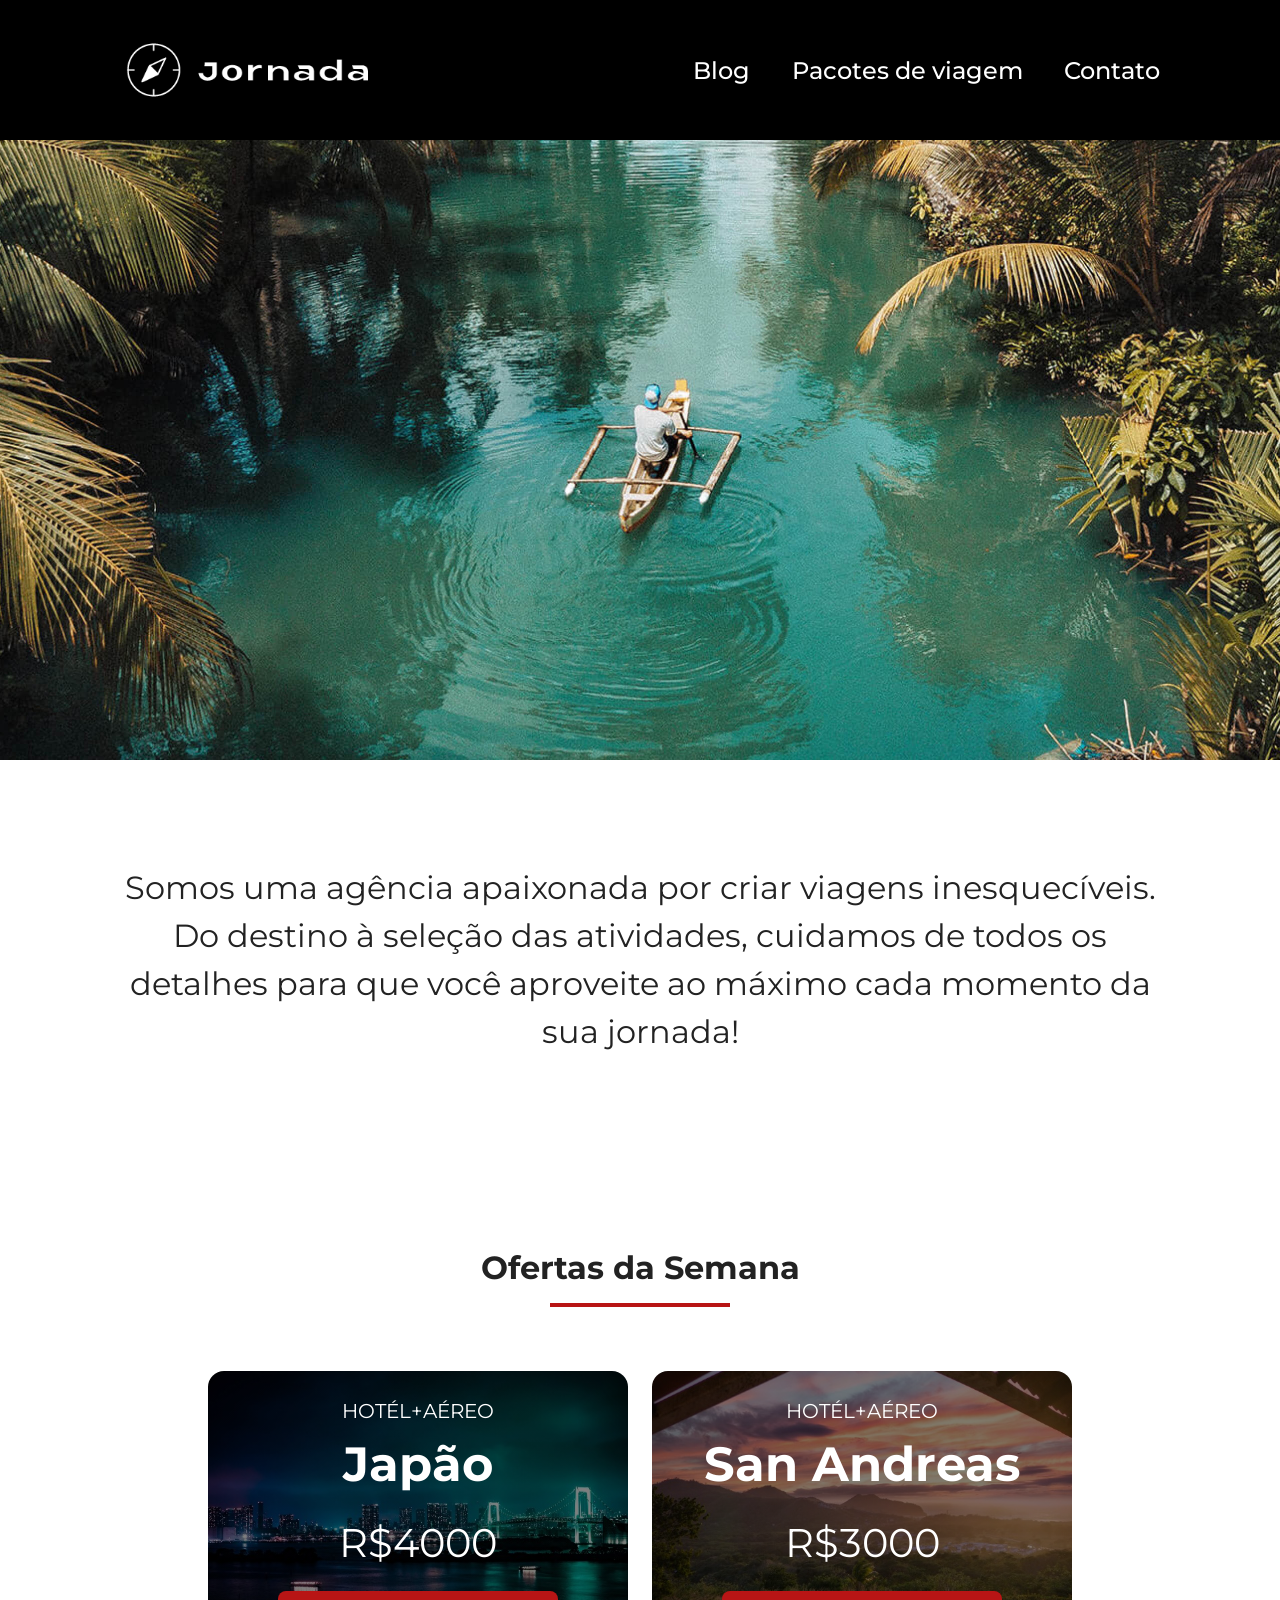
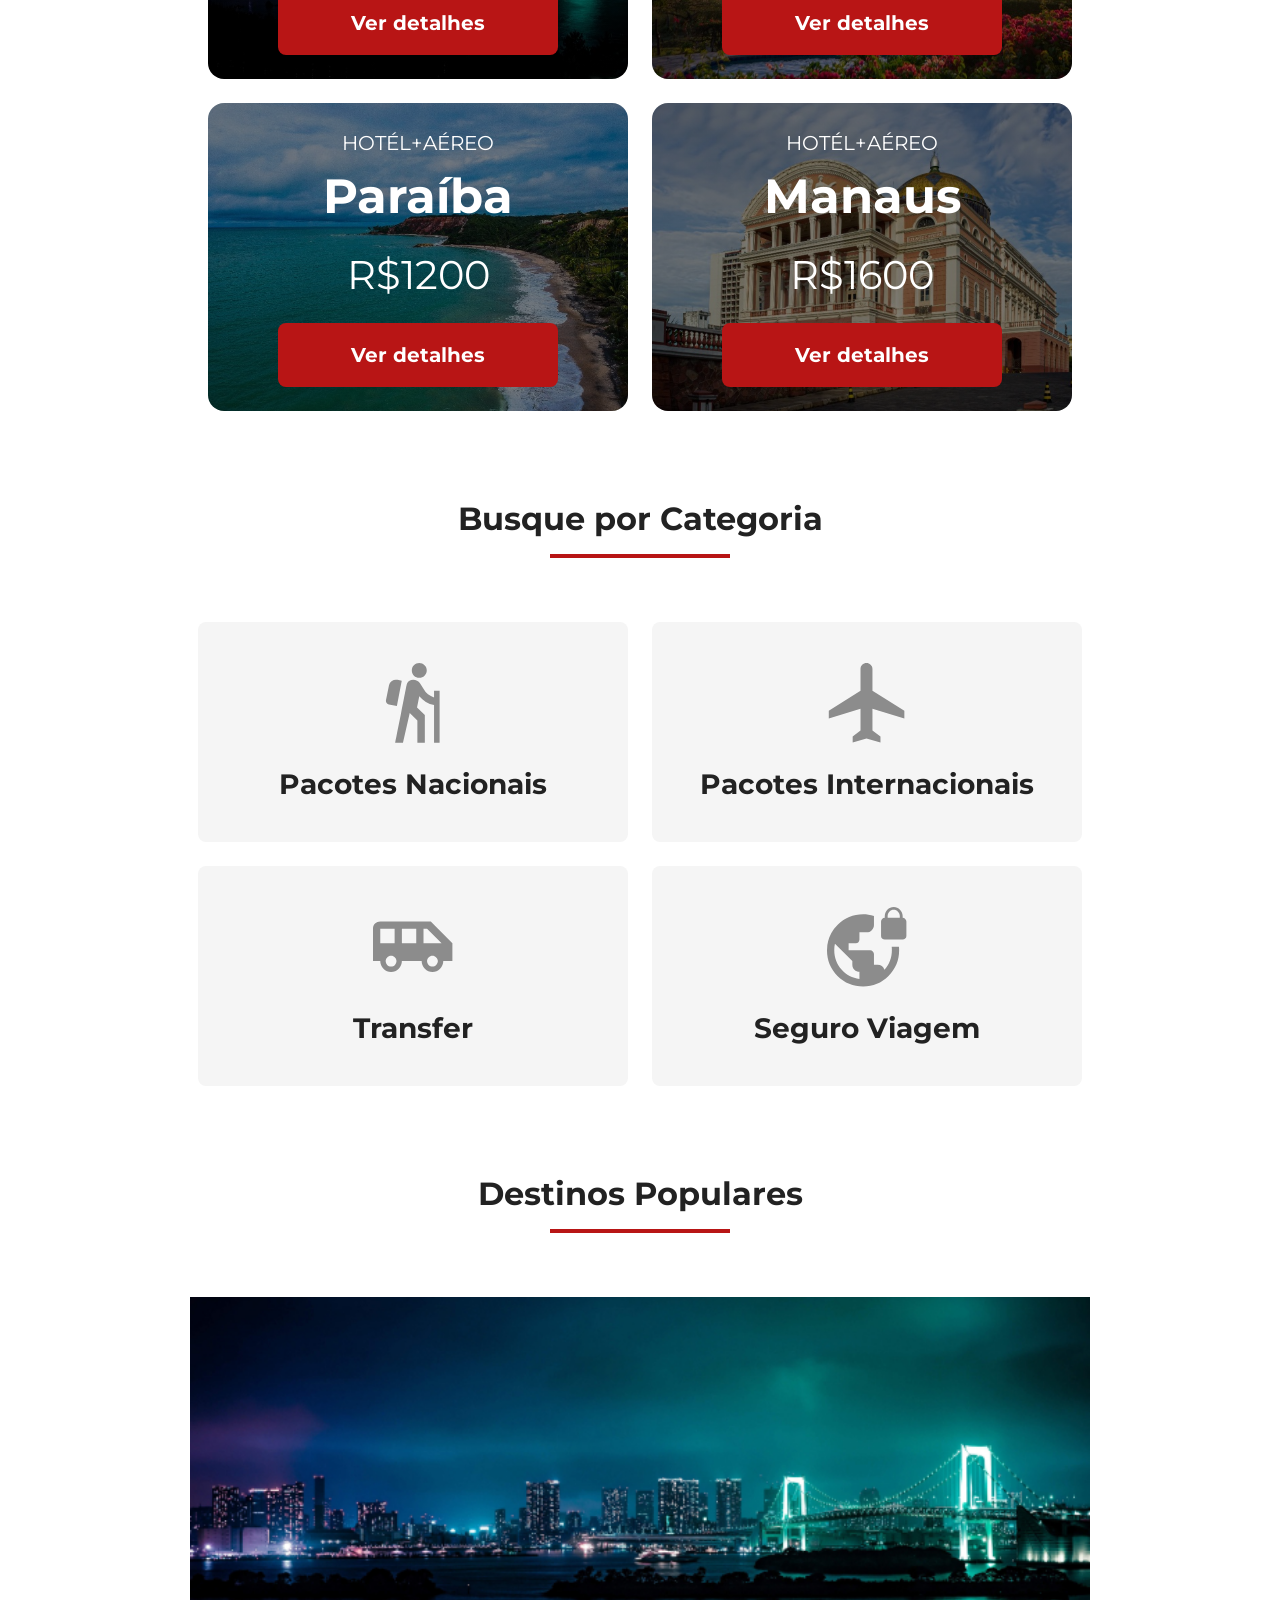
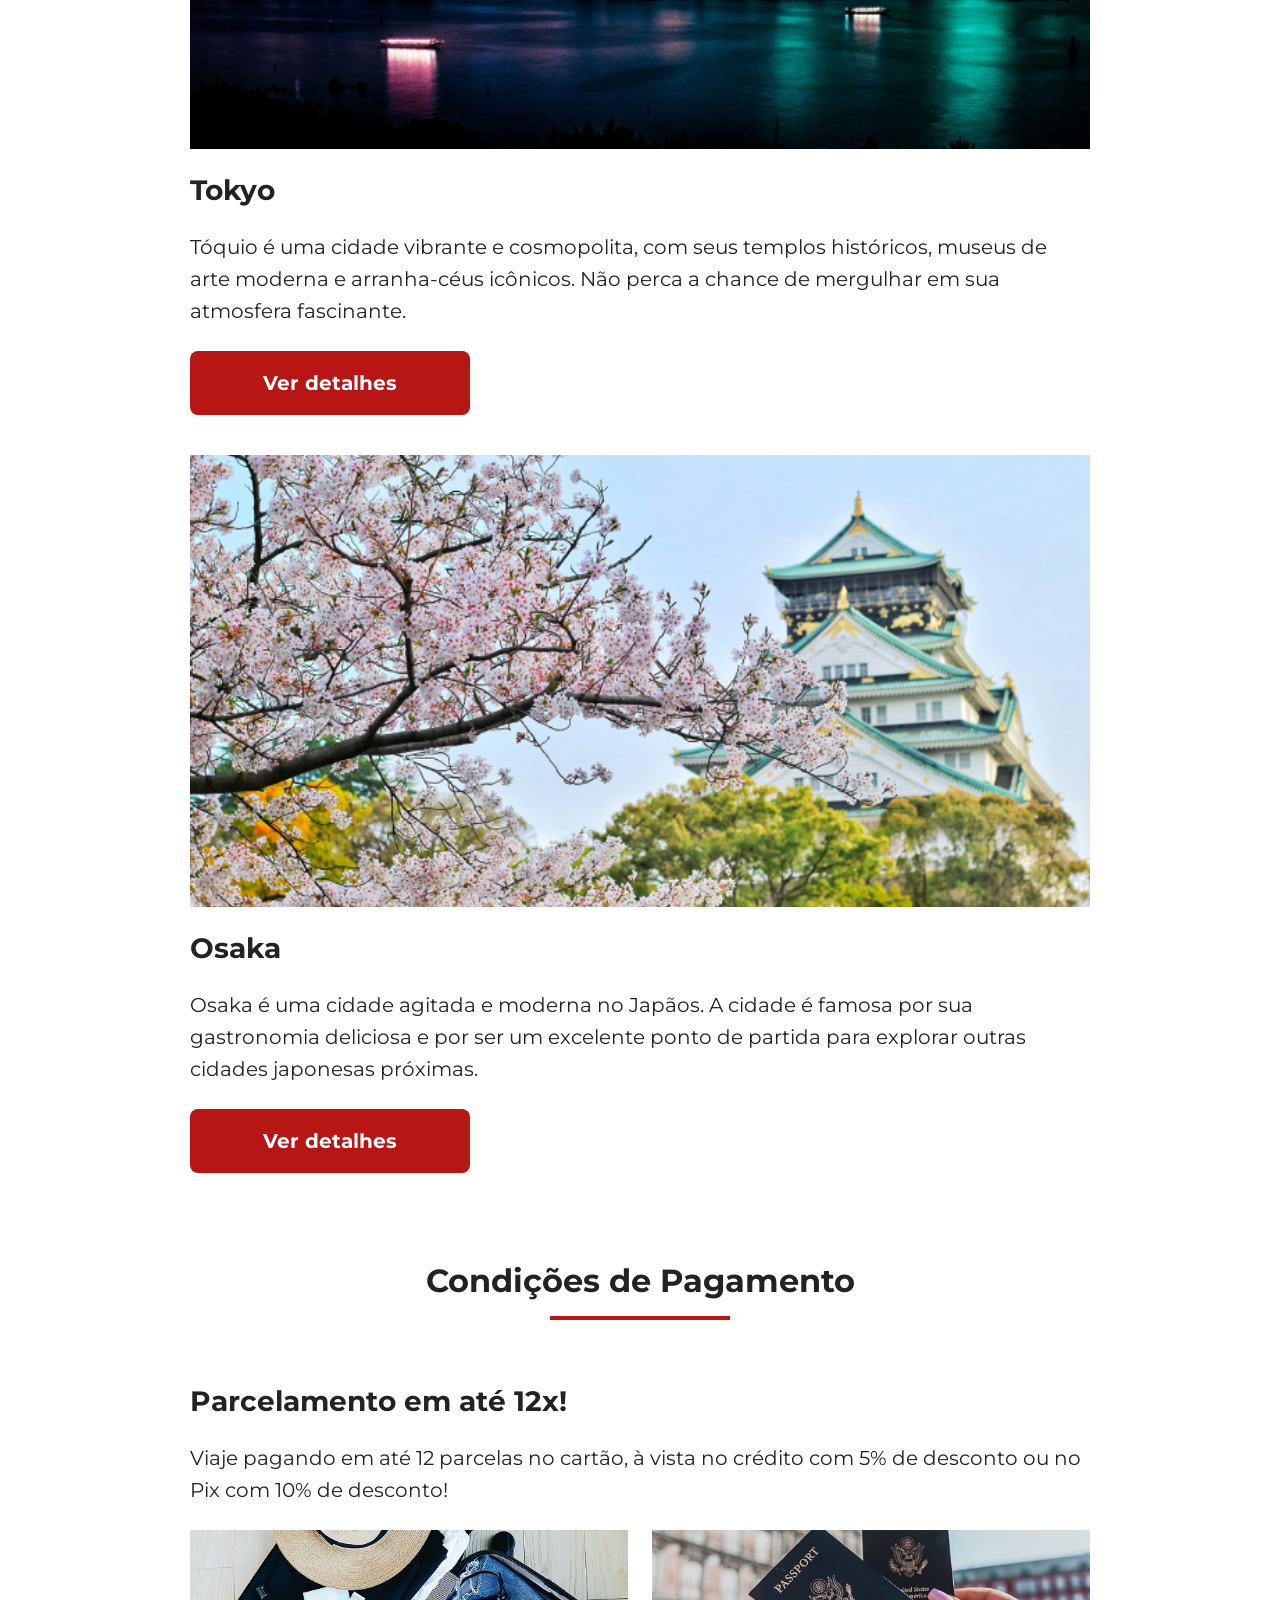
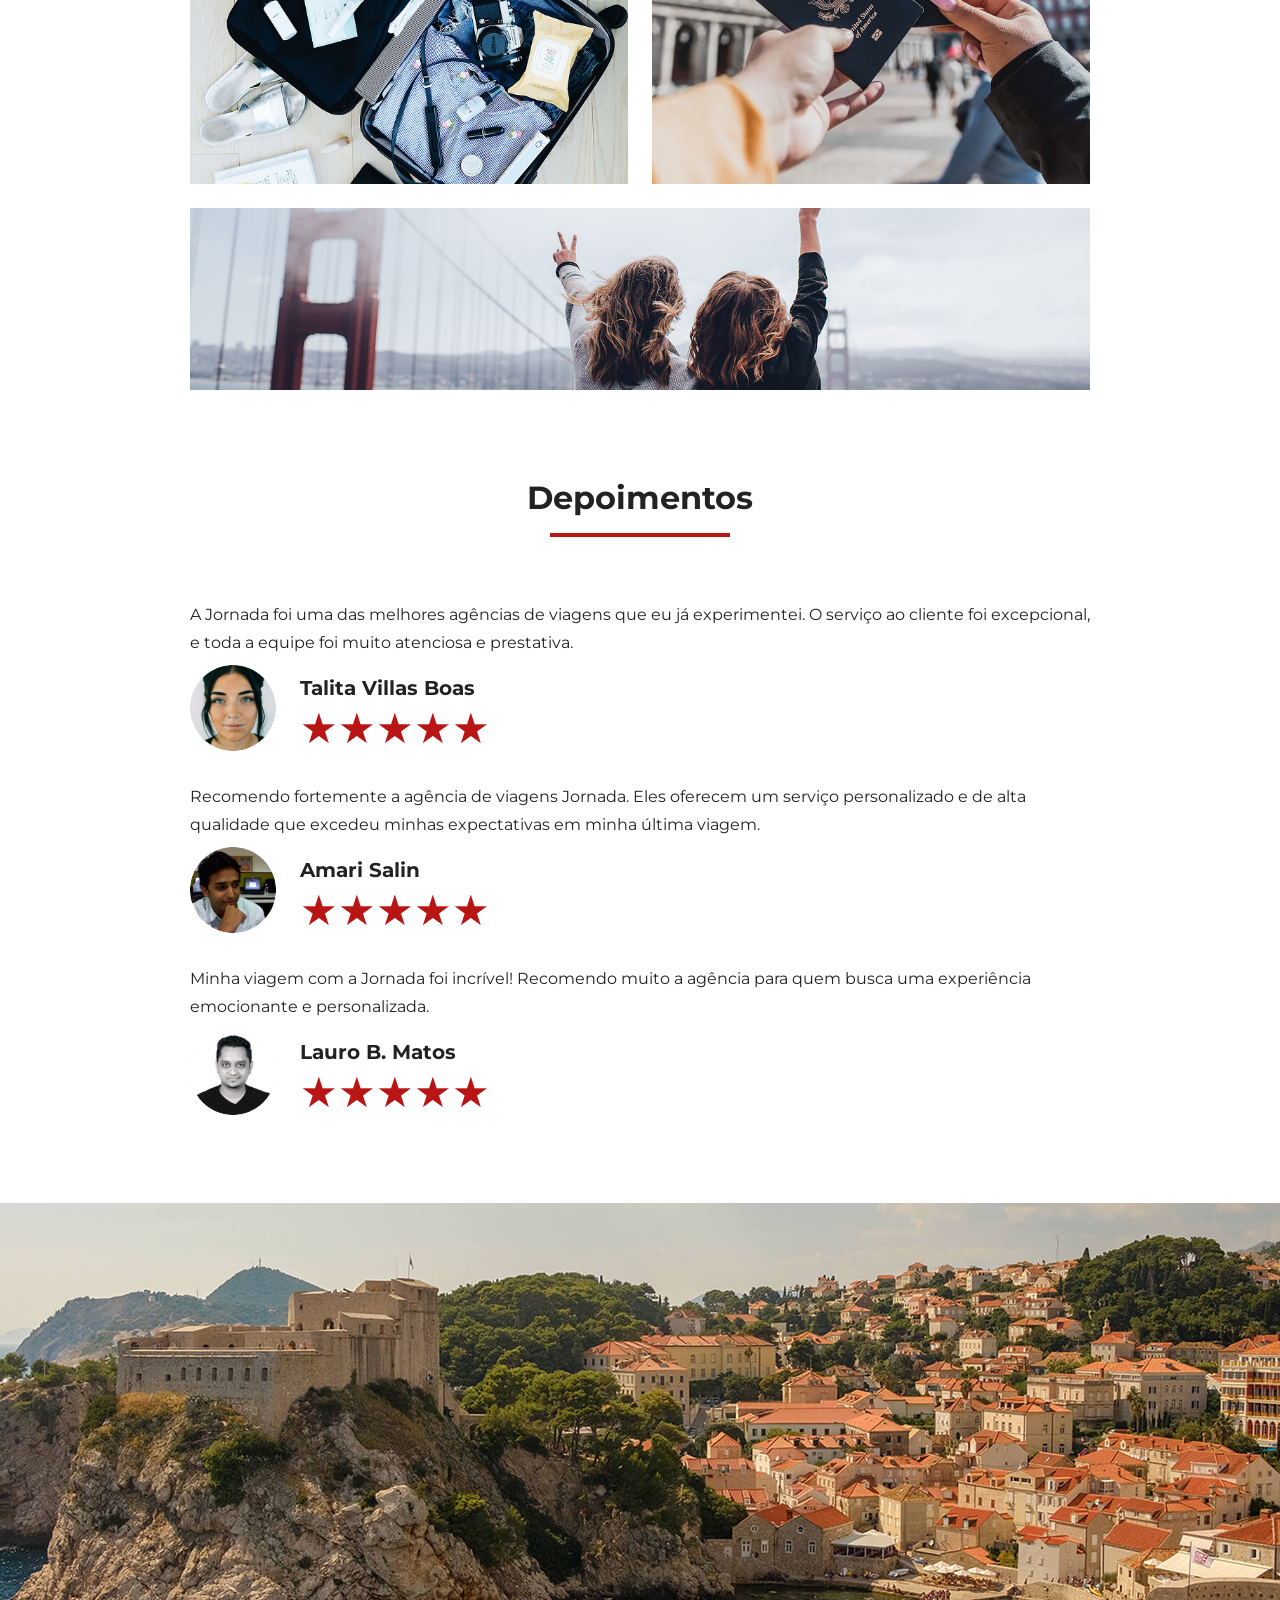
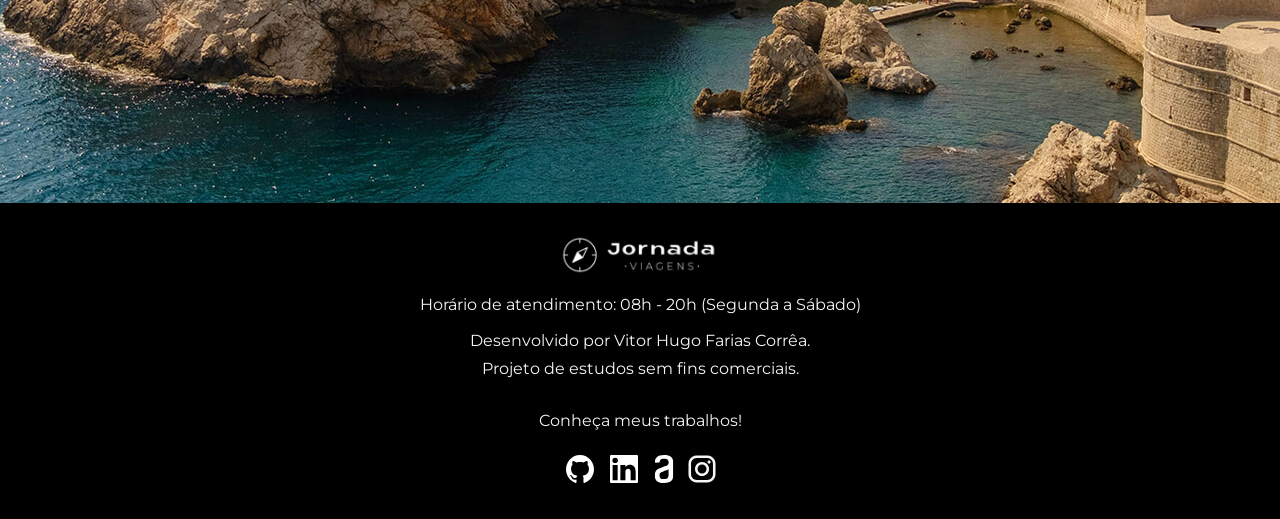
==== index.html @ 768fb40c "fix(accessibility): improve alt texts and aria-labels across components" ====
<!doctype html>
<html lang="pt-BR">
  <head>
    <meta charset="UTF-8" />
    <meta name="viewport" content="width=device-width, initial-scale=1.0" />
    <link rel="stylesheet" href="css/style.css" />
    <title>Jornada Viagens</title>
  </head>
  <body>
    <header>
      <a class="logo" href="index.html" aria-label="Voltar à página inicial">
        <img class="img-mobile" src="img/compass-icon-white.svg" alt="" />
        <img class="img-desktop" src="img/full-logo-white.svg" alt="" />
      </a>
      <div class="nav-menu">
        <label for="menu">
          <img src="img/menu.svg" alt="abrir menu" />
        </label>
        <input type="checkbox" id="menu" hidden />
        <nav>
          <ul class="list-links">
            <li>
              <a href="blog.html" target="_blank" title="Acessar Blog">Blog</a>
            </li>
            <li>
              <a
                href="pacotes.html"
                target="_blank"
                title="Acessar Pacotes de viagem"
                >Pacotes de viagem</a
              >
            </li>
            <li>
              <a href="contato.html" target="_blank" title="Acessar Contato"
                >Contato</a
              >
            </li>
          </ul>
        </nav>
      </div>
    </header>
    <main>
      <section class="hero">
        <div class="hero-img"></div>
        <p>
          Somos uma agência apaixonada por criar viagens inesquecíveis. Do
          destino à seleção das atividades, cuidamos de todos os detalhes para
          que você aproveite ao máximo cada momento da sua jornada!
        </p>
      </section>
      <section class="offers">
        <div class="section-title">
          <h2>Ofertas da Semana</h2>
          <hr />
        </div>
        <div class="offers-cards">
          <article class="card japao">
            <header>
              <p>Hotél+Aéreo</p>
            </header>
            <section>
              <h3>Japão</h3>
              <p>R$4000</p>
            </section>
            <footer>
              <a
                class="button"
                href="#"
                target="_blank"
                title="Veja mais detalhes sobre o pacote de viagem para o Japão"
                >Ver detalhes</a
              >
            </footer>
          </article>
          <article class="card san-andreas">
            <header>
              <p>Hotél+Aéreo</p>
            </header>
            <section>
              <h3>San Andreas</h3>
              <p>R$3000</p>
            </section>
            <footer>
              <a
                class="button"
                href="#"
                target="_blank"
                title="Veja mais detalhes sobre o pacote de viagem para San Andreas"
                >Ver detalhes</a
              >
            </footer>
          </article>
          <article class="card paraiba">
            <header>
              <p>Hotél+Aéreo</p>
            </header>
            <section>
              <h3>Paraíba</h3>
              <p>R$1200</p>
            </section>
            <footer>
              <a
                class="button"
                href="#"
                target="_blank"
                title="Veja mais detalhes sobre o pacote de viagem para Paraíba"
                >Ver detalhes</a
              >
            </footer>
          </article>
          <article class="card manaus">
            <header>
              <p>Hotél+Aéreo</p>
            </header>
            <section>
              <h3>Manaus</h3>
              <p>R$1600</p>
            </section>
            <footer>
              <a
                class="button"
                href="#"
                target="_blank"
                title="Veja mais detalhes sobre o pacote de viagem para Manaus"
                >Ver detalhes</a
              >
            </footer>
          </article>
        </div>
      </section>
      <section class="categories">
        <div class="section-title">
          <h2>Busque por Categoria</h2>
          <hr />
        </div>
        <div class="category-cards">
          <a
            class="card"
            href="#"
            target="_blank"
            aria-label="Busque pela categoria Pacotes Nacionais"
          >
            <img src="img/domestic-packages-icon.svg" alt="" />
            <h3 class="content-title">Pacotes Nacionais</h3>
          </a>

          <a
            class="card"
            href="#"
            target="_blank"
            aria-label="Busque pela categoria Pacotes Internacionais"
          >
            <img src="img/international-packages-icon.svg" alt="" />
            <h3 class="content-title">Pacotes Internacionais</h3>
          </a>

          <a
            class="card"
            href="#"
            target="_blank"
            aria-label="Busque pela categoria Transfer"
          >
            <img src="img/transfer-icon.svg" alt="" />
            <h3 class="content-title">Transfer</h3>
          </a>

          <a
            class="card"
            href="#"
            target="_blank"
            aria-label="Busque pela categoria Seguro Viagem"
          >
            <img src="img/travel-insurance-icon.svg" alt="" />
            <h3 class="content-title">Seguro Viagem</h3>
          </a>
        </div>
      </section>
      <section class="popular-destinations">
        <div class="section-title">
          <h2>Destinos Populares</h2>
          <hr />
        </div>
        <div class="destination-items">
          <article class="content">
            <div class="destination-img tokyo"></div>
            <h3 class="content-title">Tokyo</h3>
            <p class="content-text">
              Tóquio é uma cidade vibrante e cosmopolita, com seus templos
              históricos, museus de arte moderna e arranha-céus icônicos. Não
              perca a chance de mergulhar em sua atmosfera fascinante.
            </p>
            <a
              class="button"
              href="#"
              target="_blank"
              title="Veja mais detalhes sobre Tokyo"
              >Ver detalhes</a
            >
          </article>
          <article class="content">
            <div class="destination-img osaka"></div>
            <h3 class="content-title">Osaka</h3>
            <p class="content-text">
              Osaka é uma cidade agitada e moderna no Japãos. A cidade é famosa
              por sua gastronomia deliciosa e por ser um excelente ponto de
              partida para explorar outras cidades japonesas próximas.
            </p>
            <a
              class="button"
              href="#"
              target="_blank"
              title="Veja mais detalhes sobre Osaka"
              >Ver detalhes</a
            >
          </article>
        </div>
      </section>
      <section class="payments">
        <div class="section-title">
          <h2>Condições de Pagamento</h2>
          <hr />
        </div>
        <div class="content-container">
          <div class="content">
            <h3 class="content-title">Parcelamento em até 12x!</h3>
            <p class="content-text">
              Viaje pagando em até 12 parcelas no cartão, à vista no crédito com
              5% de desconto ou no Pix com 10% de desconto!
            </p>
          </div>
          <div class="image-gallery">
            <!--imagens estéticas, não informativas -> tratadas como div-bg em vez de img-->
            <div class="image first"></div>
            <div class="image second"></div>
            <div class="image third"></div>
          </div>
        </div>
      </section>
      <section class="testimonials">
        <div class="section-title">
          <h2>Depoimentos</h2>
          <hr />
        </div>
        <div class="testimonials-container">
          <article class="comment">
            <blockquote>
              <p>
                A Jornada foi uma das melhores agências de viagens que eu já
                experimentei. O serviço ao cliente foi excepcional, e toda a
                equipe foi muito atenciosa e prestativa.
              </p>
            </blockquote>
            <footer>
              <figure>
                <img src="img/talita.png" alt="Foto de Talita Villas Boas" />
                <figcaption>
                  <cite class="name">Talita Villas Boas</cite>
                  <span class="rating" role="img" aria-label="5 de 5 estrelas"
                    >★★★★★</span
                  >
                </figcaption>
              </figure>
            </footer>
          </article>
          <article class="comment">
            <blockquote>
              <p>
                Recomendo fortemente a agência de viagens Jornada. Eles oferecem
                um serviço personalizado e de alta qualidade que excedeu minhas
                expectativas em minha última viagem.
              </p>
            </blockquote>
            <footer>
              <figure>
                <img src="img/amari.png" alt="Foto de Amari Salin" />
                <figcaption>
                  <cite class="name">Amari Salin</cite>
                  <span class="rating" role="img" aria-label="5 de 5 estrelas"
                    >★★★★★</span
                  >
                </figcaption>
              </figure>
            </footer>
          </article>
          <article class="comment">
            <blockquote>
              <p>
                Minha viagem com a Jornada foi incrível! Recomendo muito a
                agência para quem busca uma experiência emocionante e
                personalizada.
              </p>
            </blockquote>
            <footer>
              <figure>
                <img src="img/lauro.png" alt="Foto de Lauro B. Matos" />
                <figcaption>
                  <cite class="name">Lauro B. Matos</cite>
                  <span class="rating" role="img" aria-label="5 de 5 estrelas"
                    >★★★★★</span
                  >
                </figcaption>
              </figure>
            </footer>
          </article>
        </div>
      </section>
      <section class="bottom-hero">
        <div class="hero-img"></div>
      </section>
    </main>
    <footer class="main-footer">
      <div class="footer-content">
        <img
          src="img/full-jornada-viagens-logo-white.svg"
          alt="Jornada Viagens"
        />
        <p>Horário de atendimento: 08h - 20h (Segunda a Sábado)</p>
        <p>
          Desenvolvido por Vitor Hugo Farias Corrêa.<br />Projeto de estudos sem
          fins comerciais.
        </p>
      </div>
      <div class="social">
        <p>Conheça meus trabalhos!</p>
        <div class="social-media-icons">
          <a
            href="https://github.com/VitorHFCorrea"
            target="_blank"
            aria-label="GitHub de Vitor Hugo"
          >
            <img src="img/logo-github.svg" alt="" />
          </a>
          <a
            href="https://www.linkedin.com/in/vitorhfc/"
            target="_blank"
            aria-label="LinkedIn de Vitor Hugo"
          >
            <img src="img/logo-linkedin.svg" alt="" />
          </a>
          <a
            href="https://cursos.alura.com.br/vitrinedev/vitorhfc"
            target="_blank"
            aria-label="Vitrine Dev na Alura de Vitor Hugo"
          >
            <img class="alura" src="img/logo-alura.svg" alt="" />
          </a>
          <a
            href="https://www.instagram.com/vitorhfcorrea"
            target="_blank"
            aria-label="Instagram de Vitor Hugo"
          >
            <img class="instagram" src="img/logo-instagram.svg" alt="" />
          </a>
        </div>
      </div>
    </footer>
  </body>
</html>
---- css/style.css ----
@import url(global.css);
@import url(header.css);
@import url(hero.css);
@import url(offers.css);
@import url(categories.css);
@import url(popular-destinations.css);
@import url(payments.css);
@import url(testimonials.css);
@import url(footer.css);
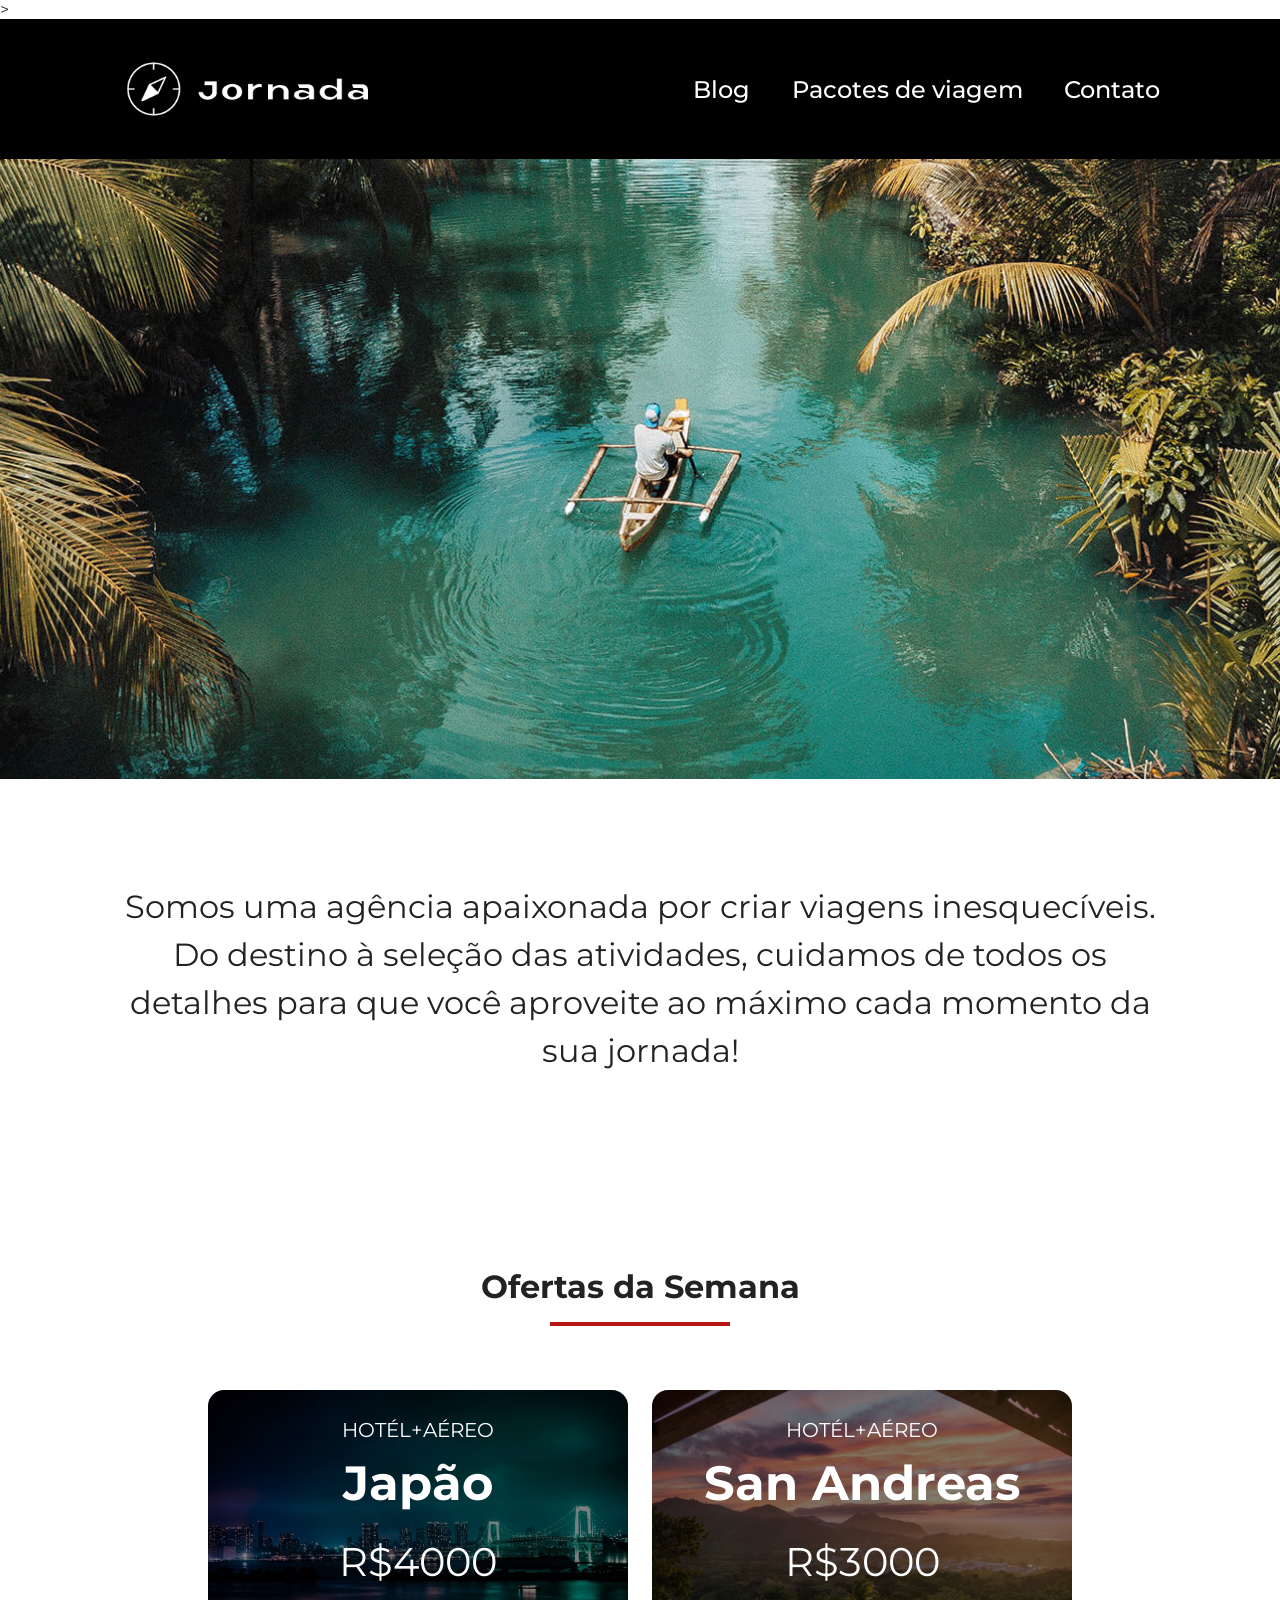
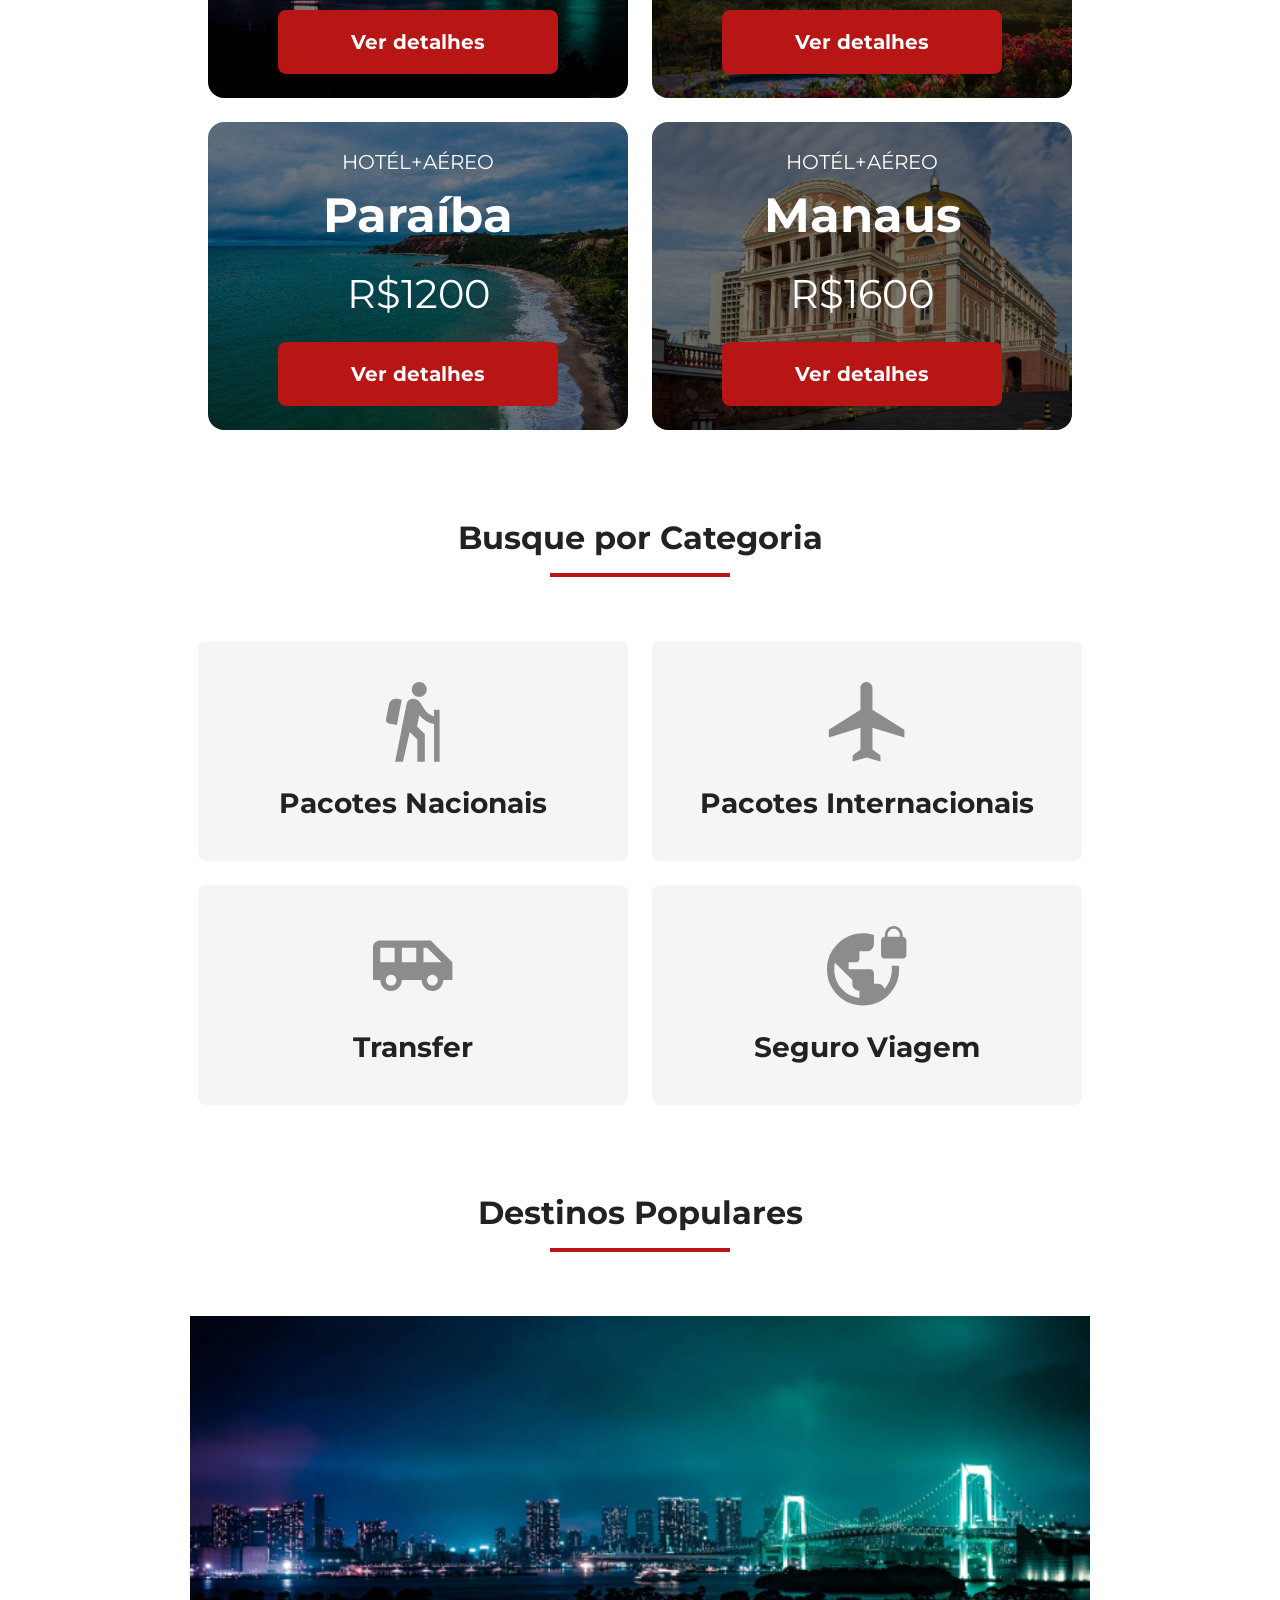
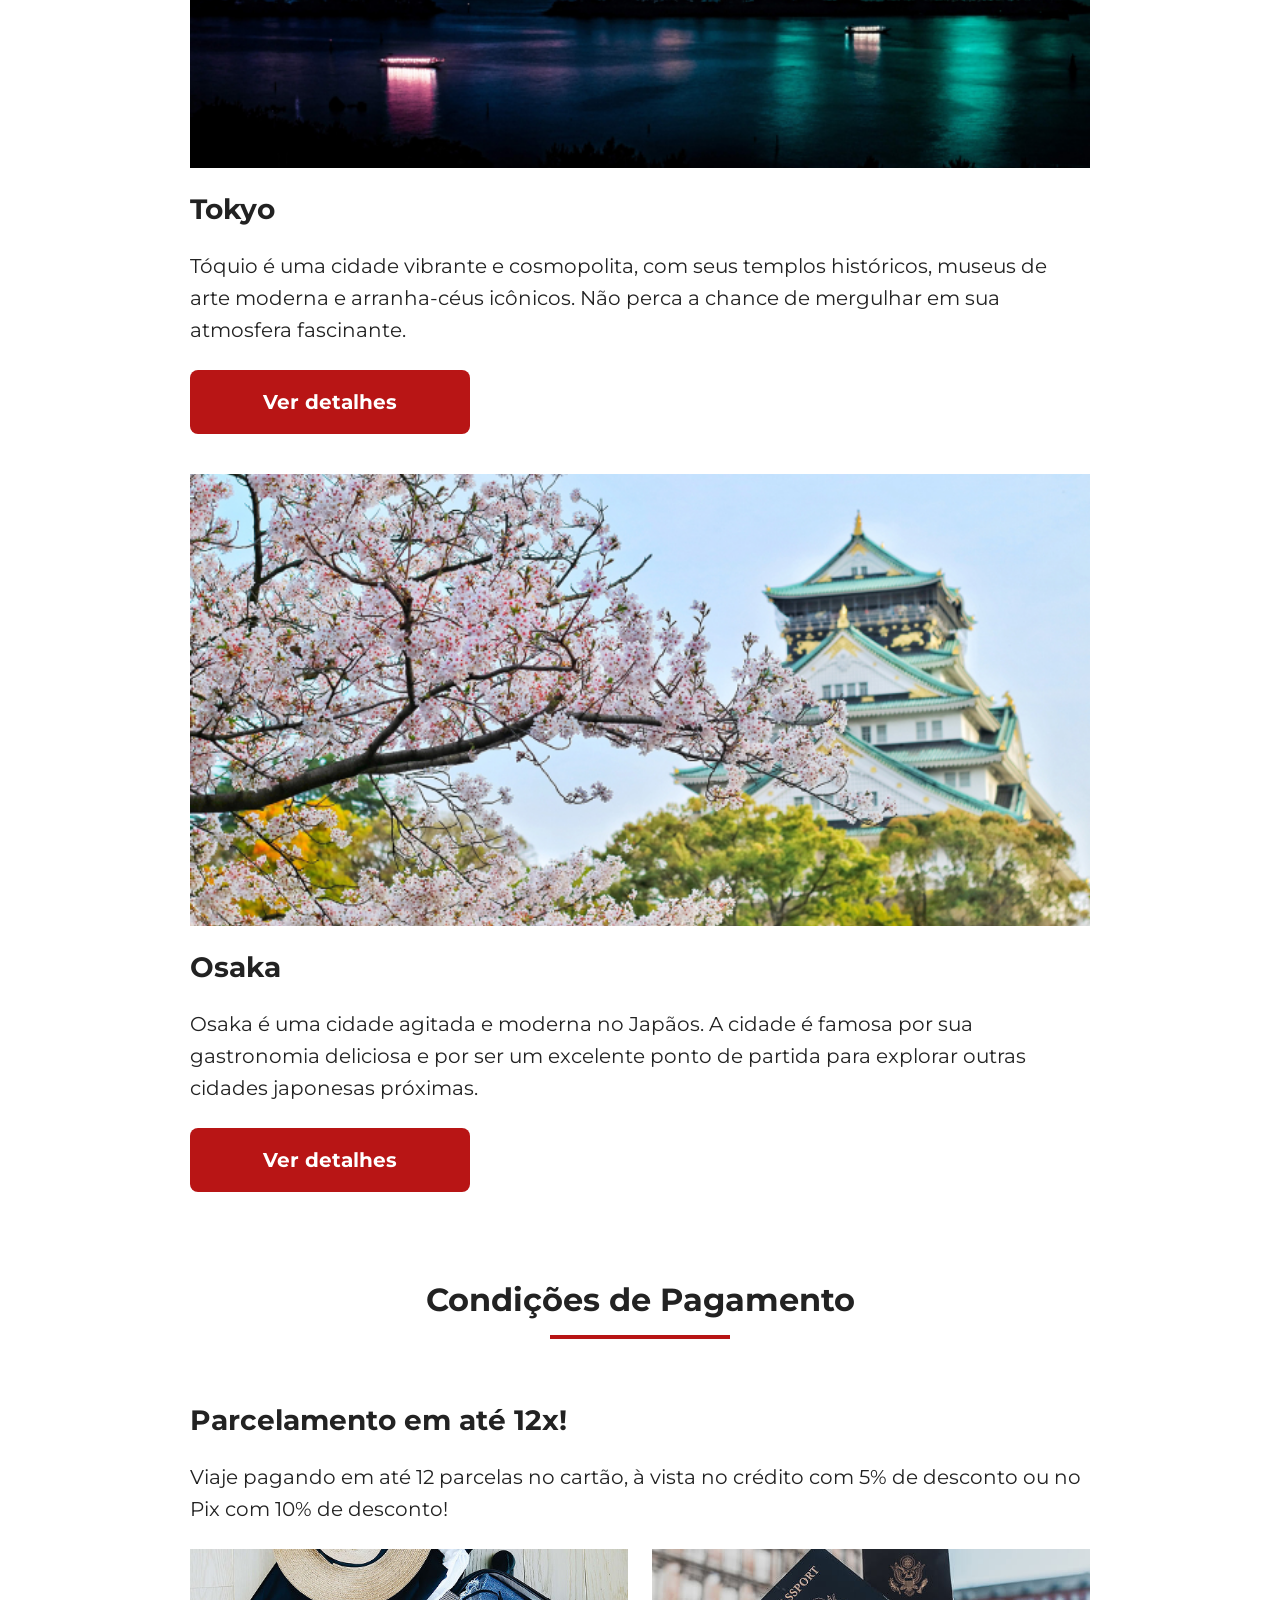
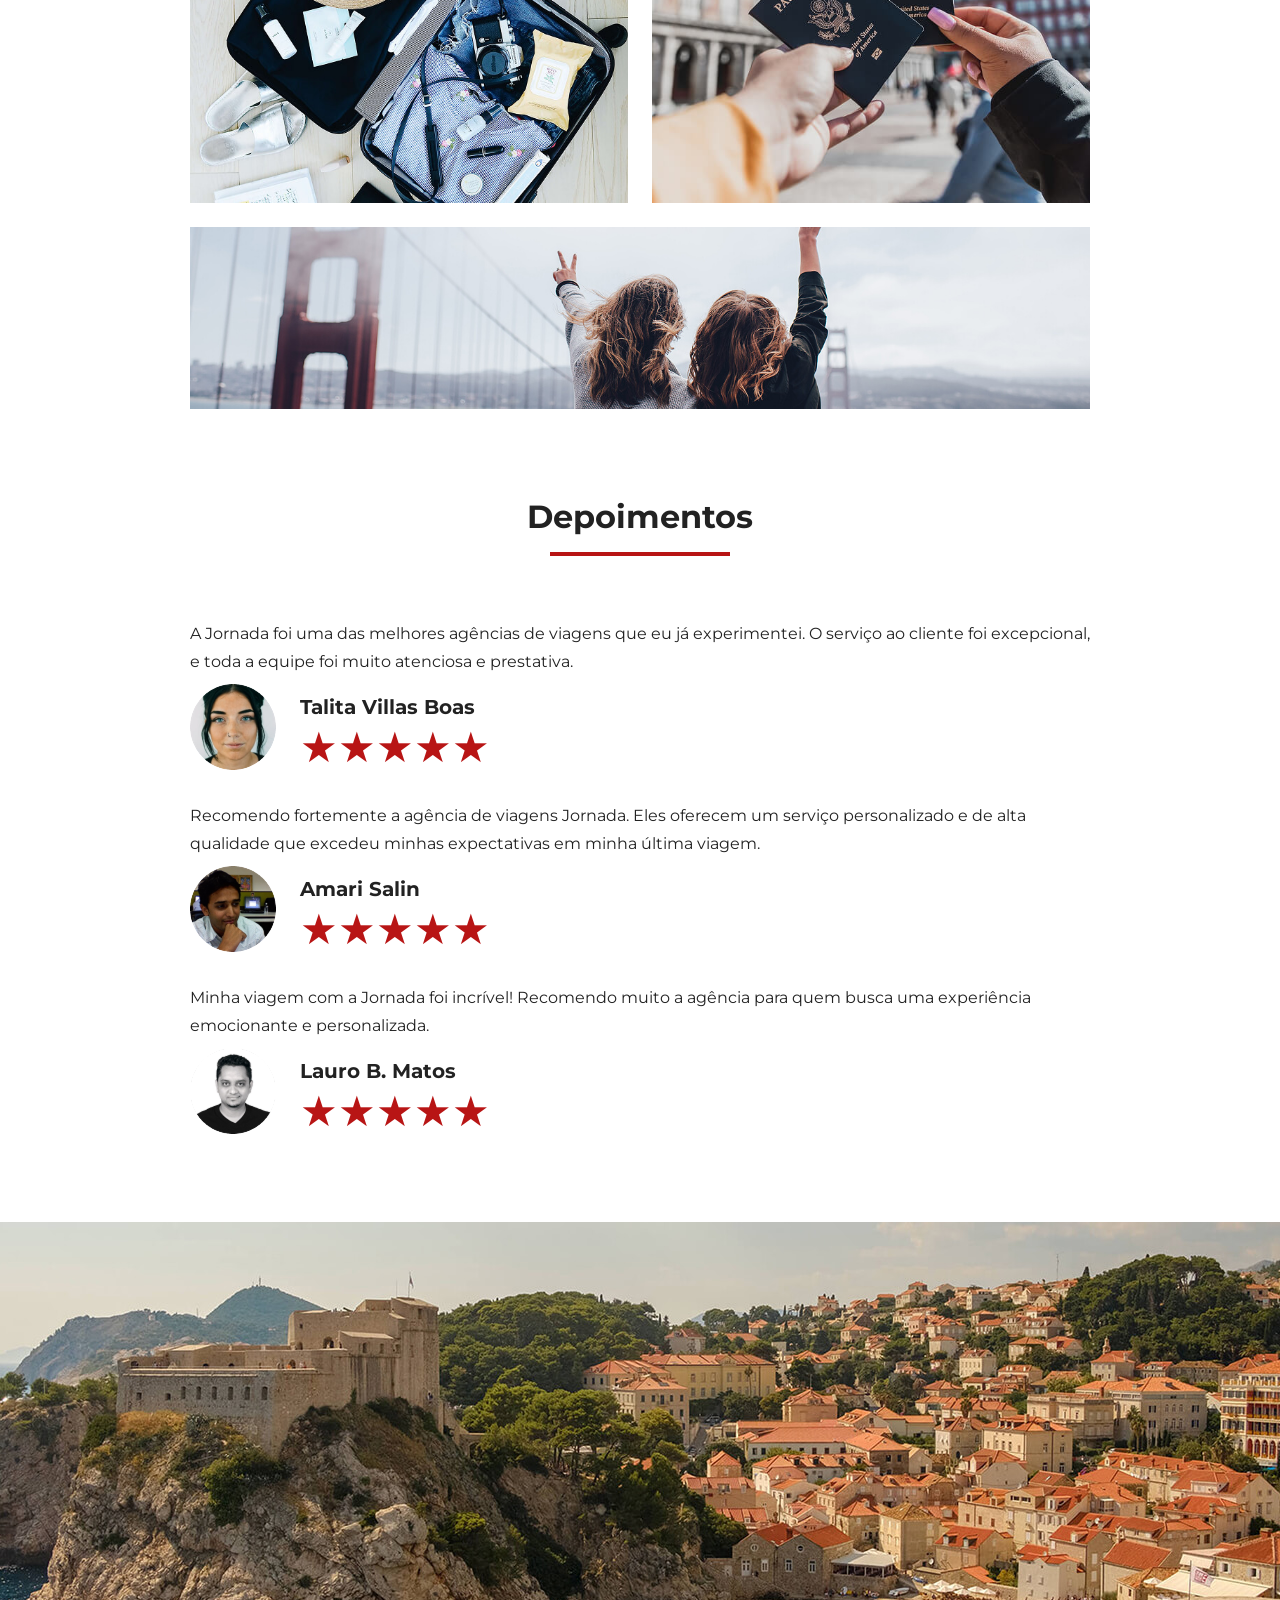
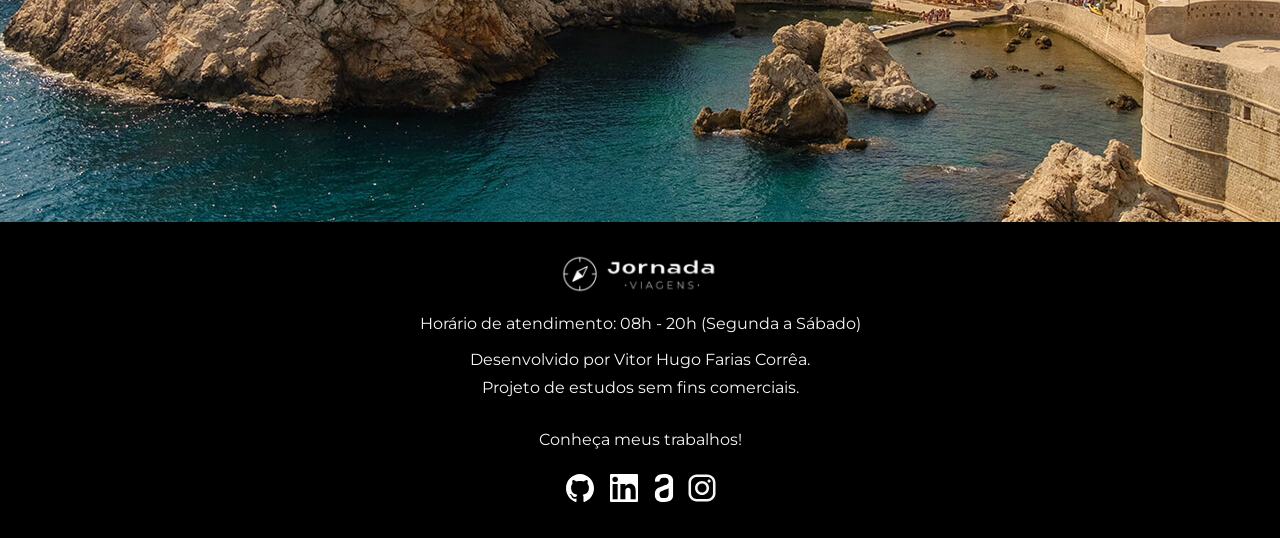
==== commit 9ef7d0f2: "feat: add favicon" ====
--- a/index.html
+++ b/index.html
@@ -3,6 +3,8 @@
   <head>
     <meta charset="UTF-8" />
     <meta name="viewport" content="width=device-width, initial-scale=1.0" />
+    <meta name="description" content="150 words" />
+    <link rel="icon" href="favicon.svg" type="image/svg+xml">>
     <link rel="stylesheet" href="css/style.css" />
     <title>Jornada Viagens</title>
   </head>
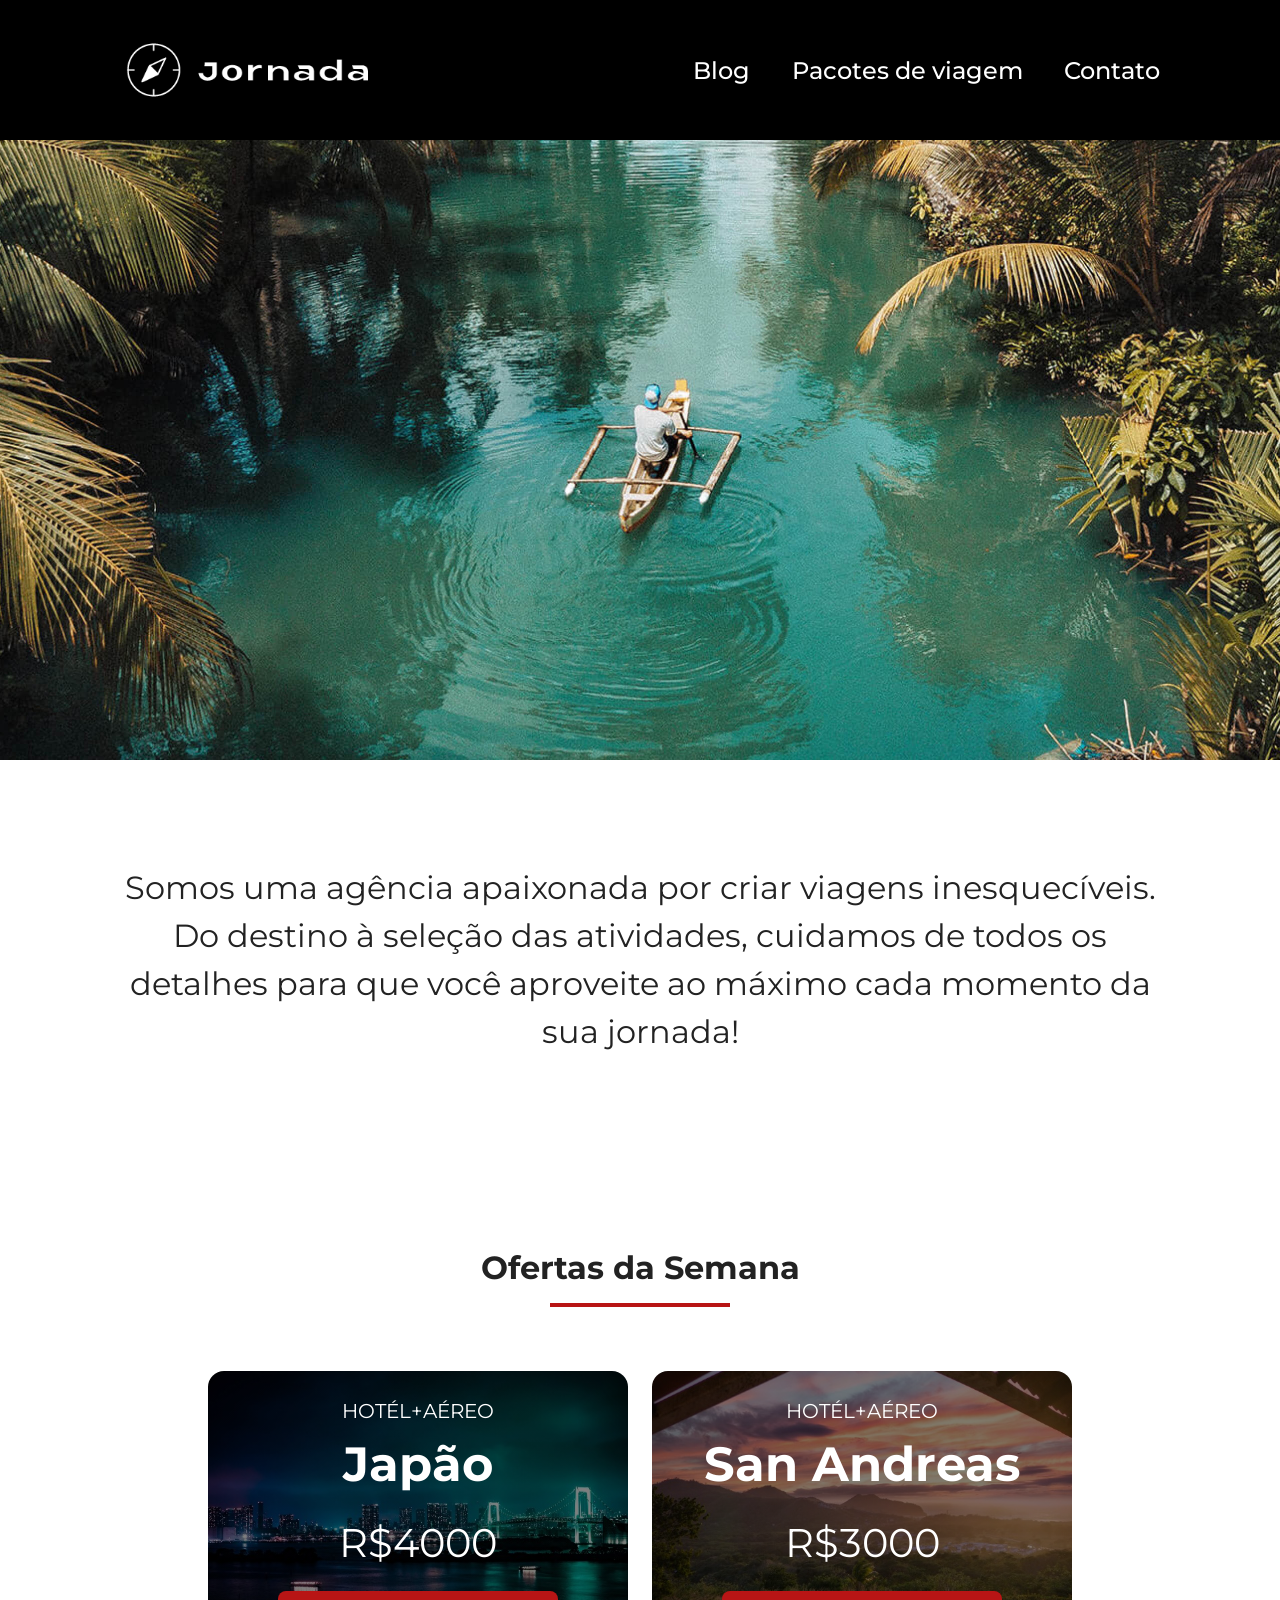
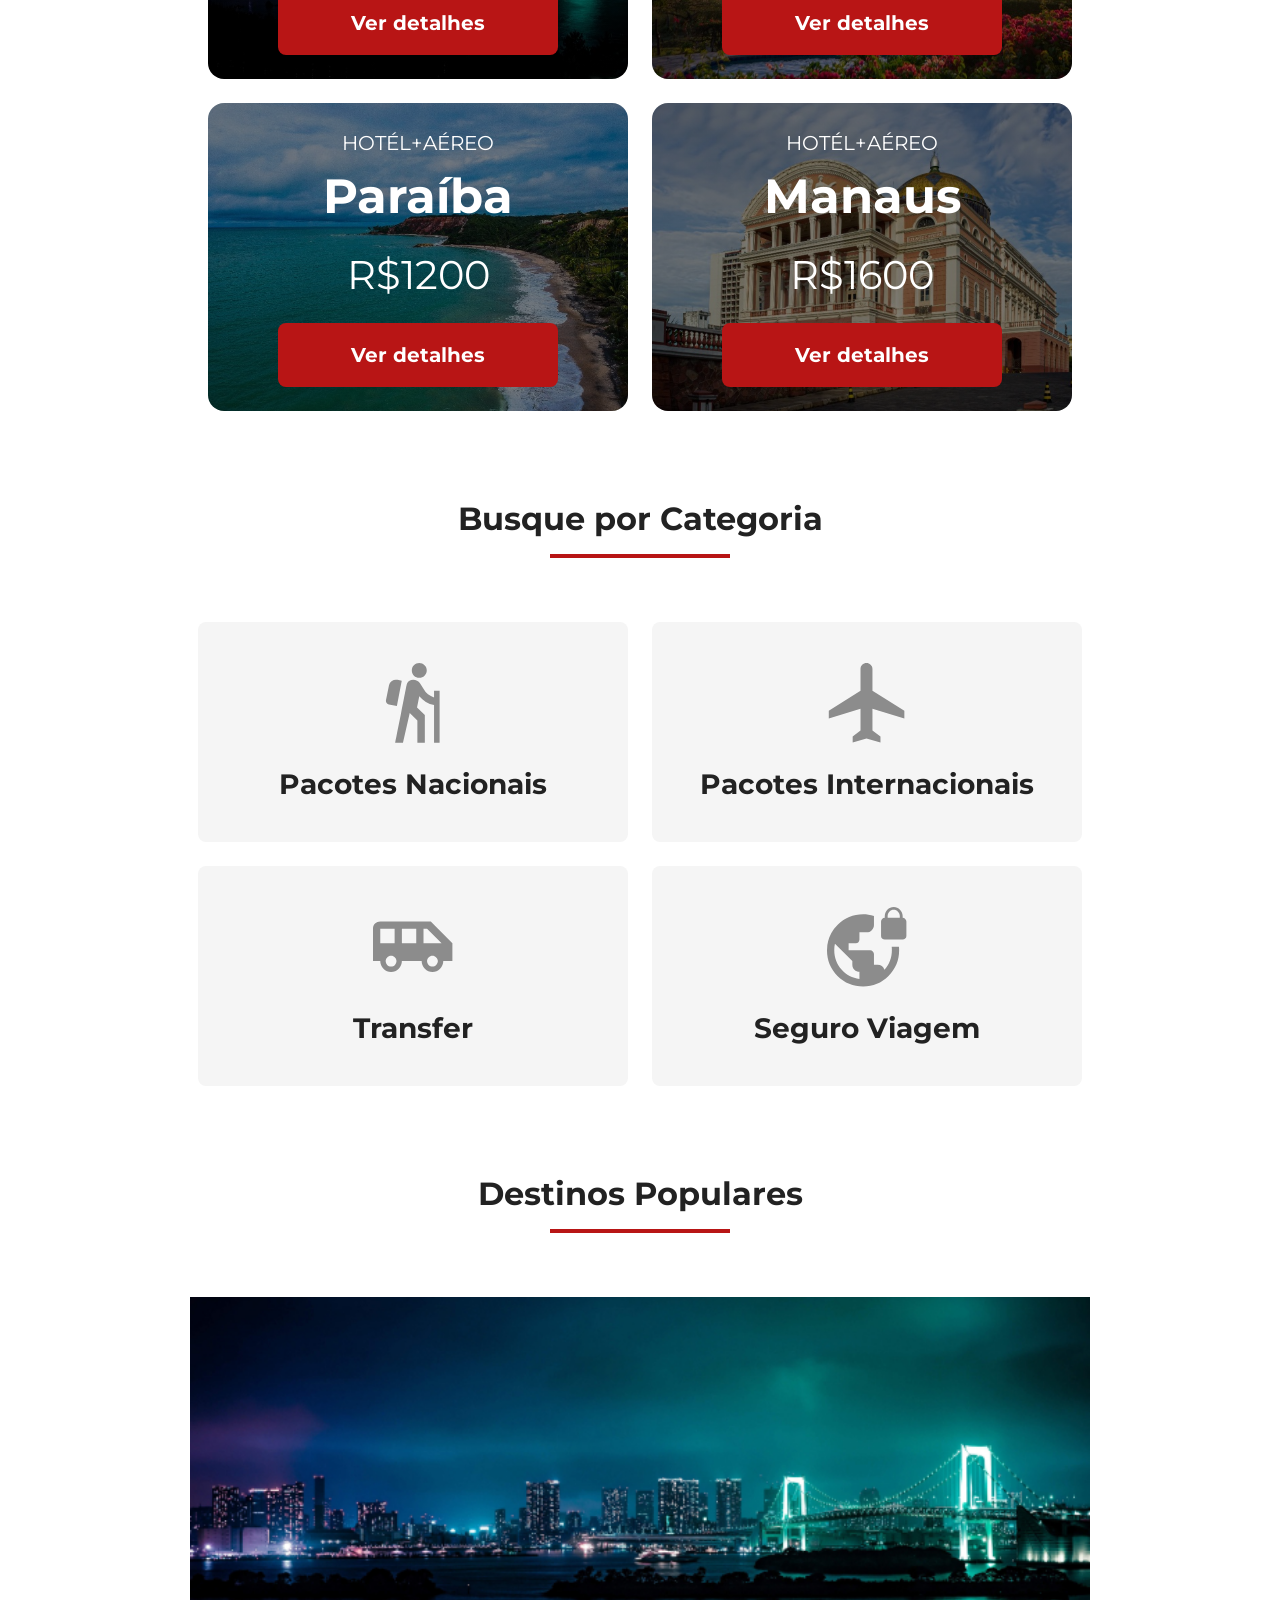
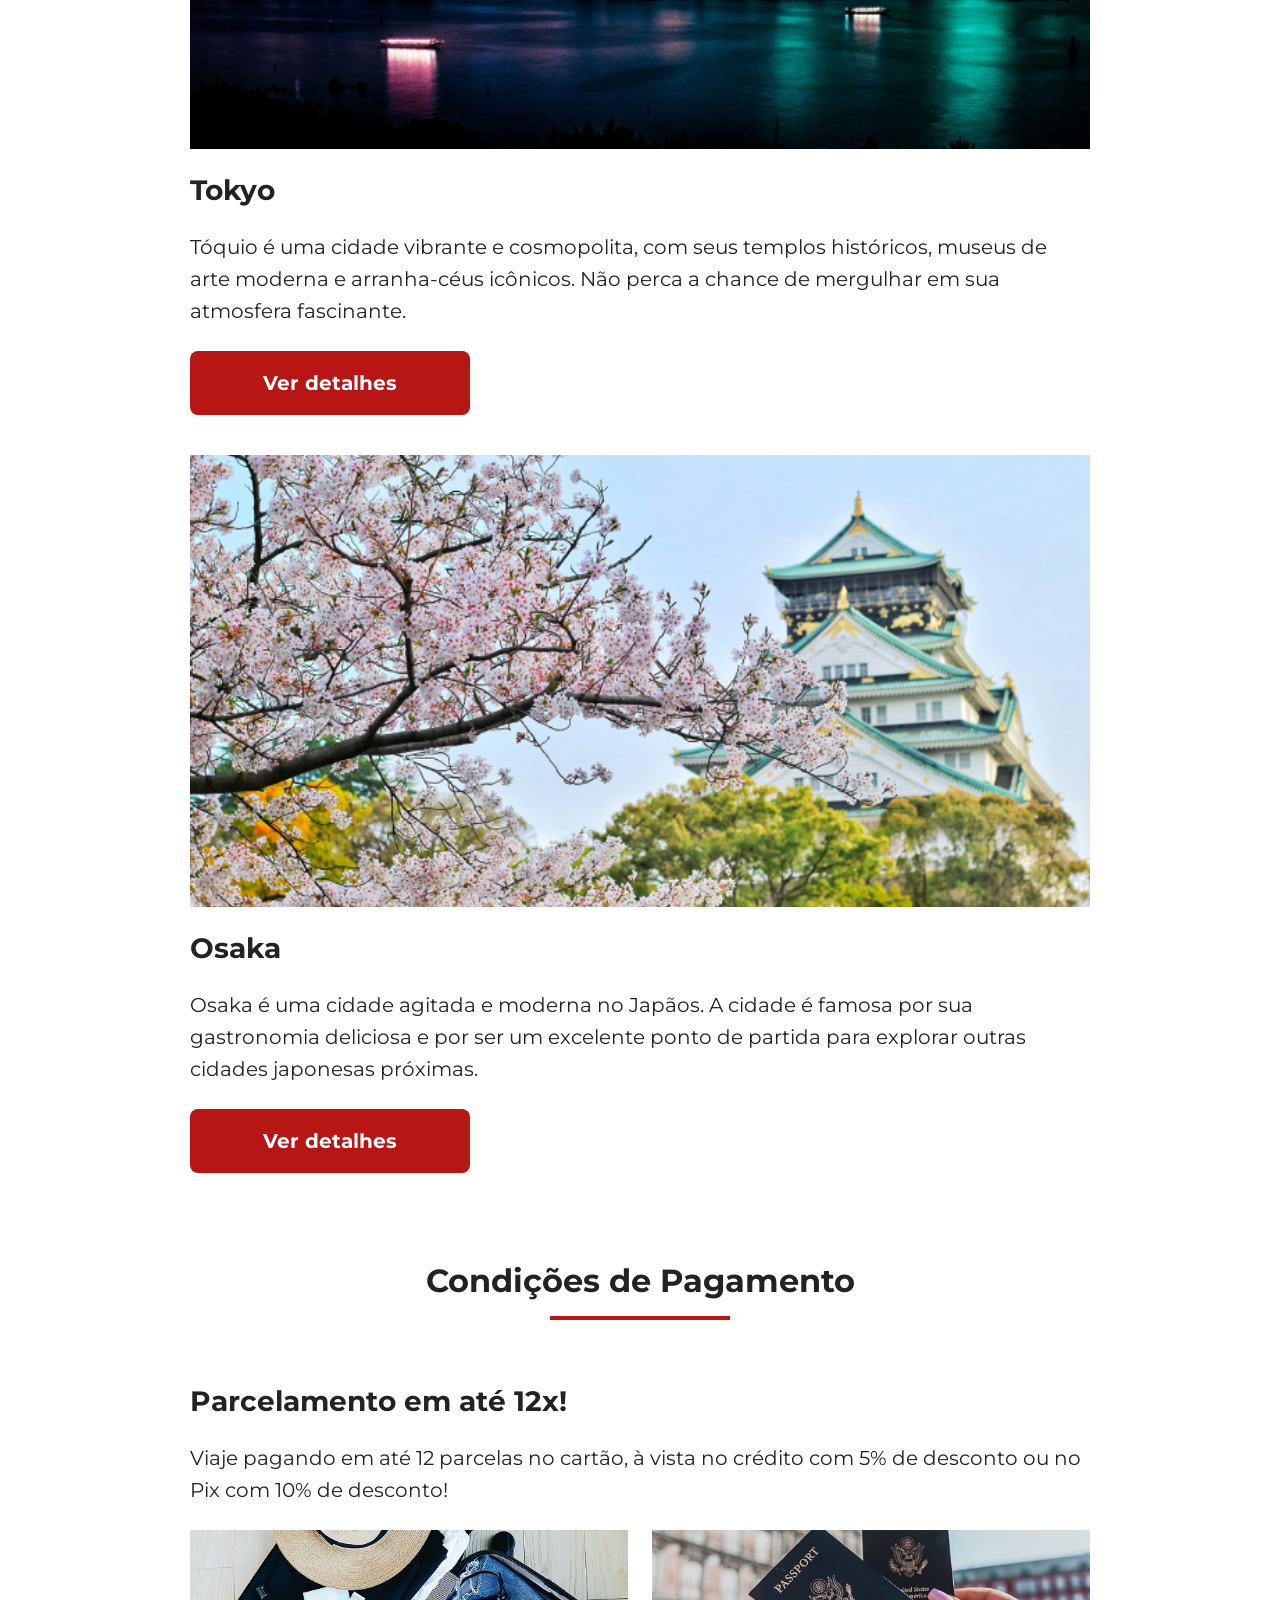
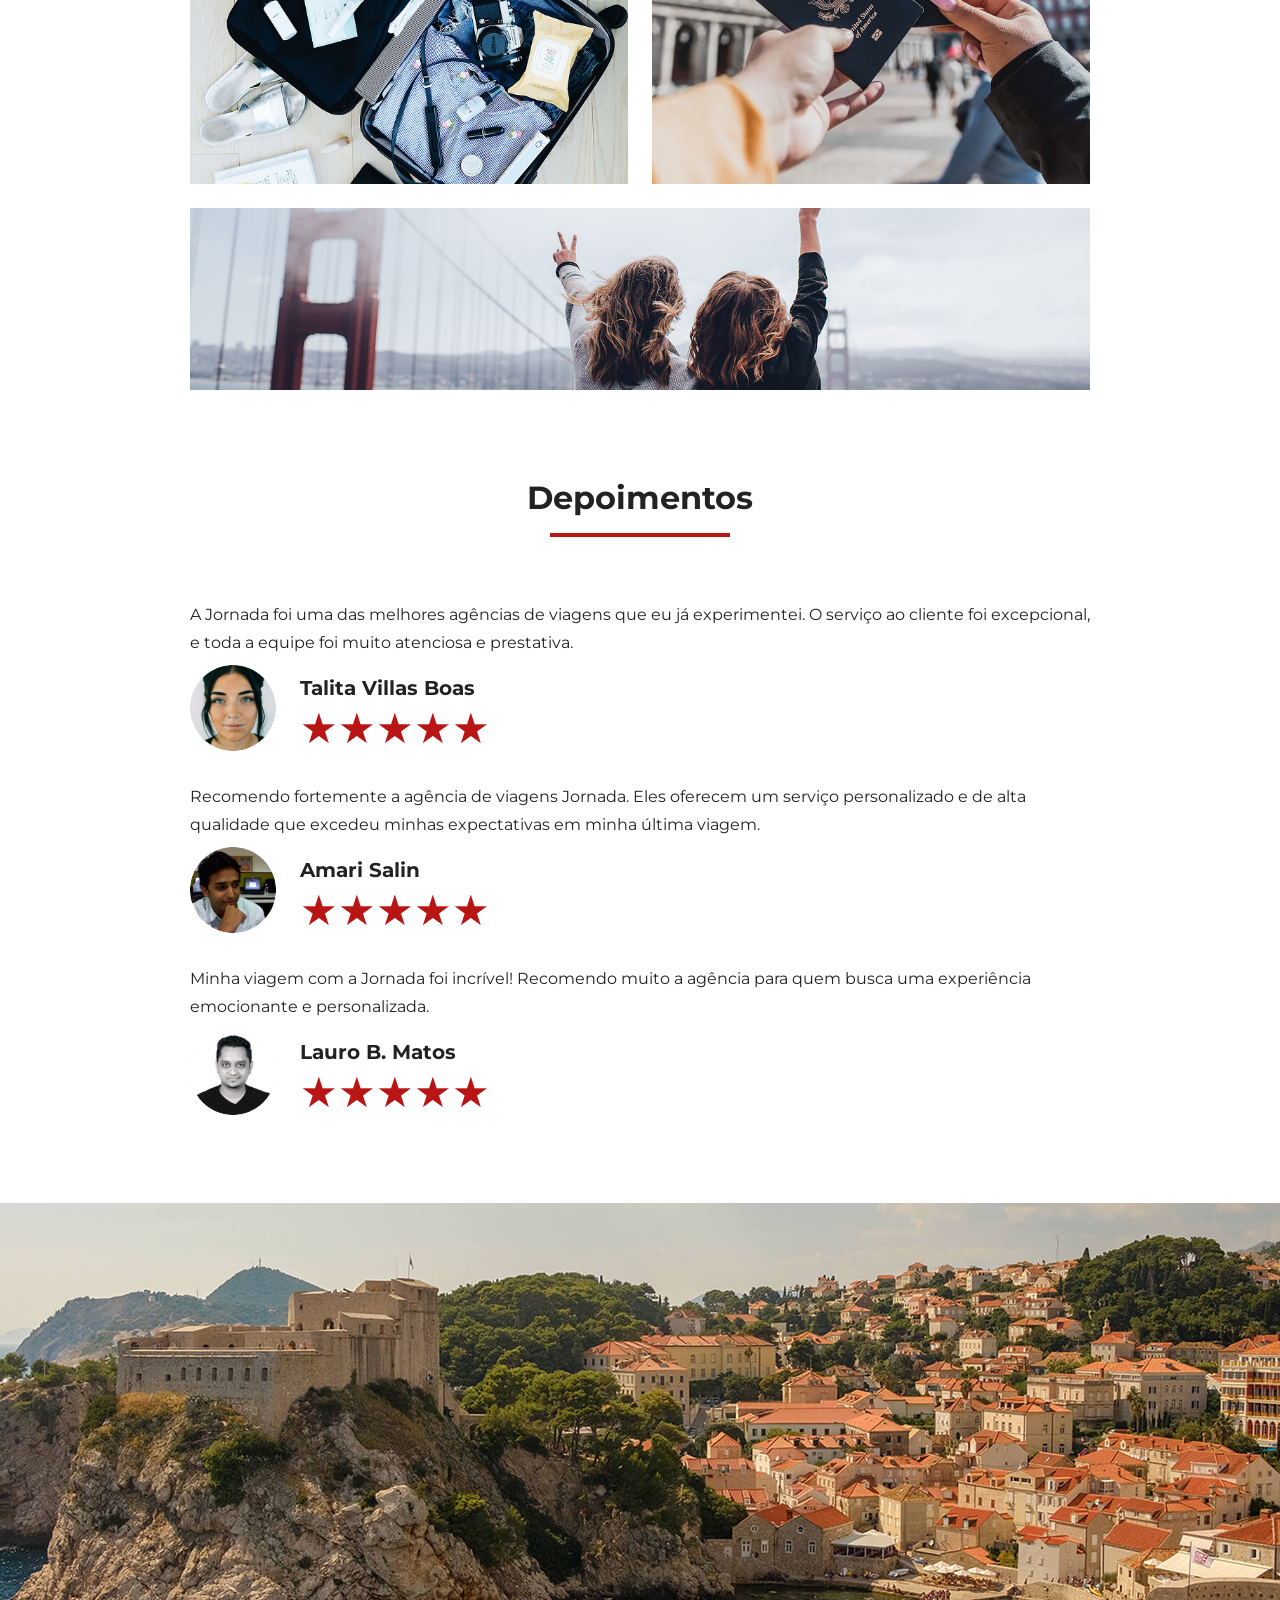
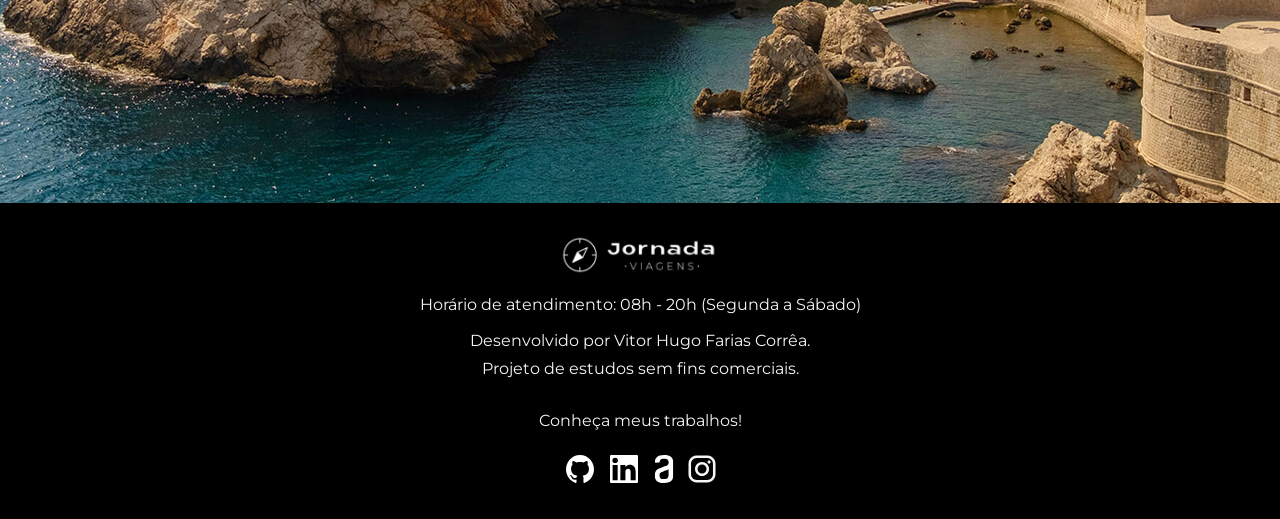
==== commit 1d46adeb: "feat(seo): add meta tags" ====
--- a/index.html
+++ b/index.html
@@ -3,8 +3,14 @@
   <head>
     <meta charset="UTF-8" />
     <meta name="viewport" content="width=device-width, initial-scale=1.0" />
-    <meta name="description" content="150 words" />
-    <link rel="icon" href="favicon.svg" type="image/svg+xml">>
+    <meta name="description" content="Jornada Viagens - Apaixonados por criar viagens inesquecíveis!" />
+    <meta name="og:title" content="Jornada Viagens" />
+    <meta name="og:description" content="Apaixonados por criar viagens inesquecíveis!" />
+    <meta name="og:image" content="https://vitorhfcorrea.github.io/jornada-viagens/img/logo-footer.png" />
+    <meta name="og:type" content="website" />
+    <meta name="og:url" content="https://vitorhfcorrea.github.io/jornada-viagens" />
+    
+    <link rel="icon" href="favicon.svg" type="image/svg+xml">
     <link rel="stylesheet" href="css/style.css" />
     <title>Jornada Viagens</title>
   </head>
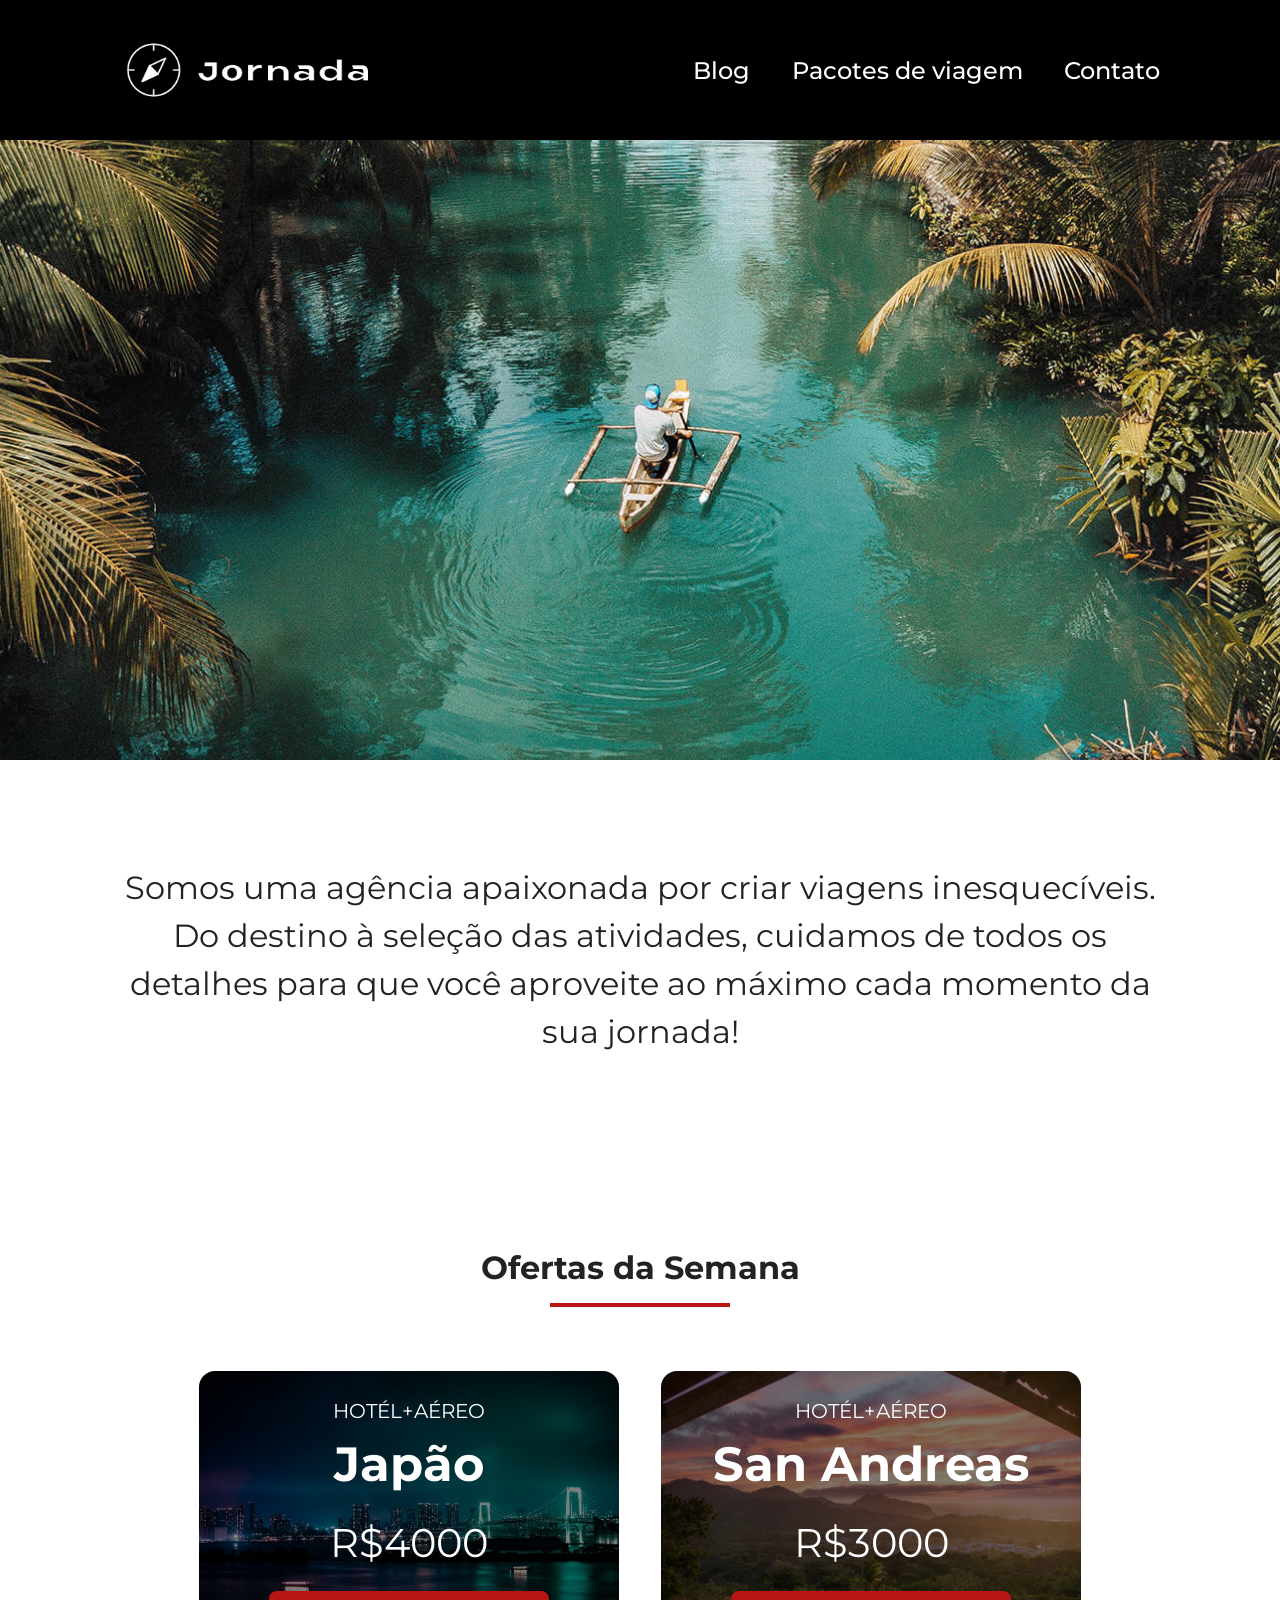
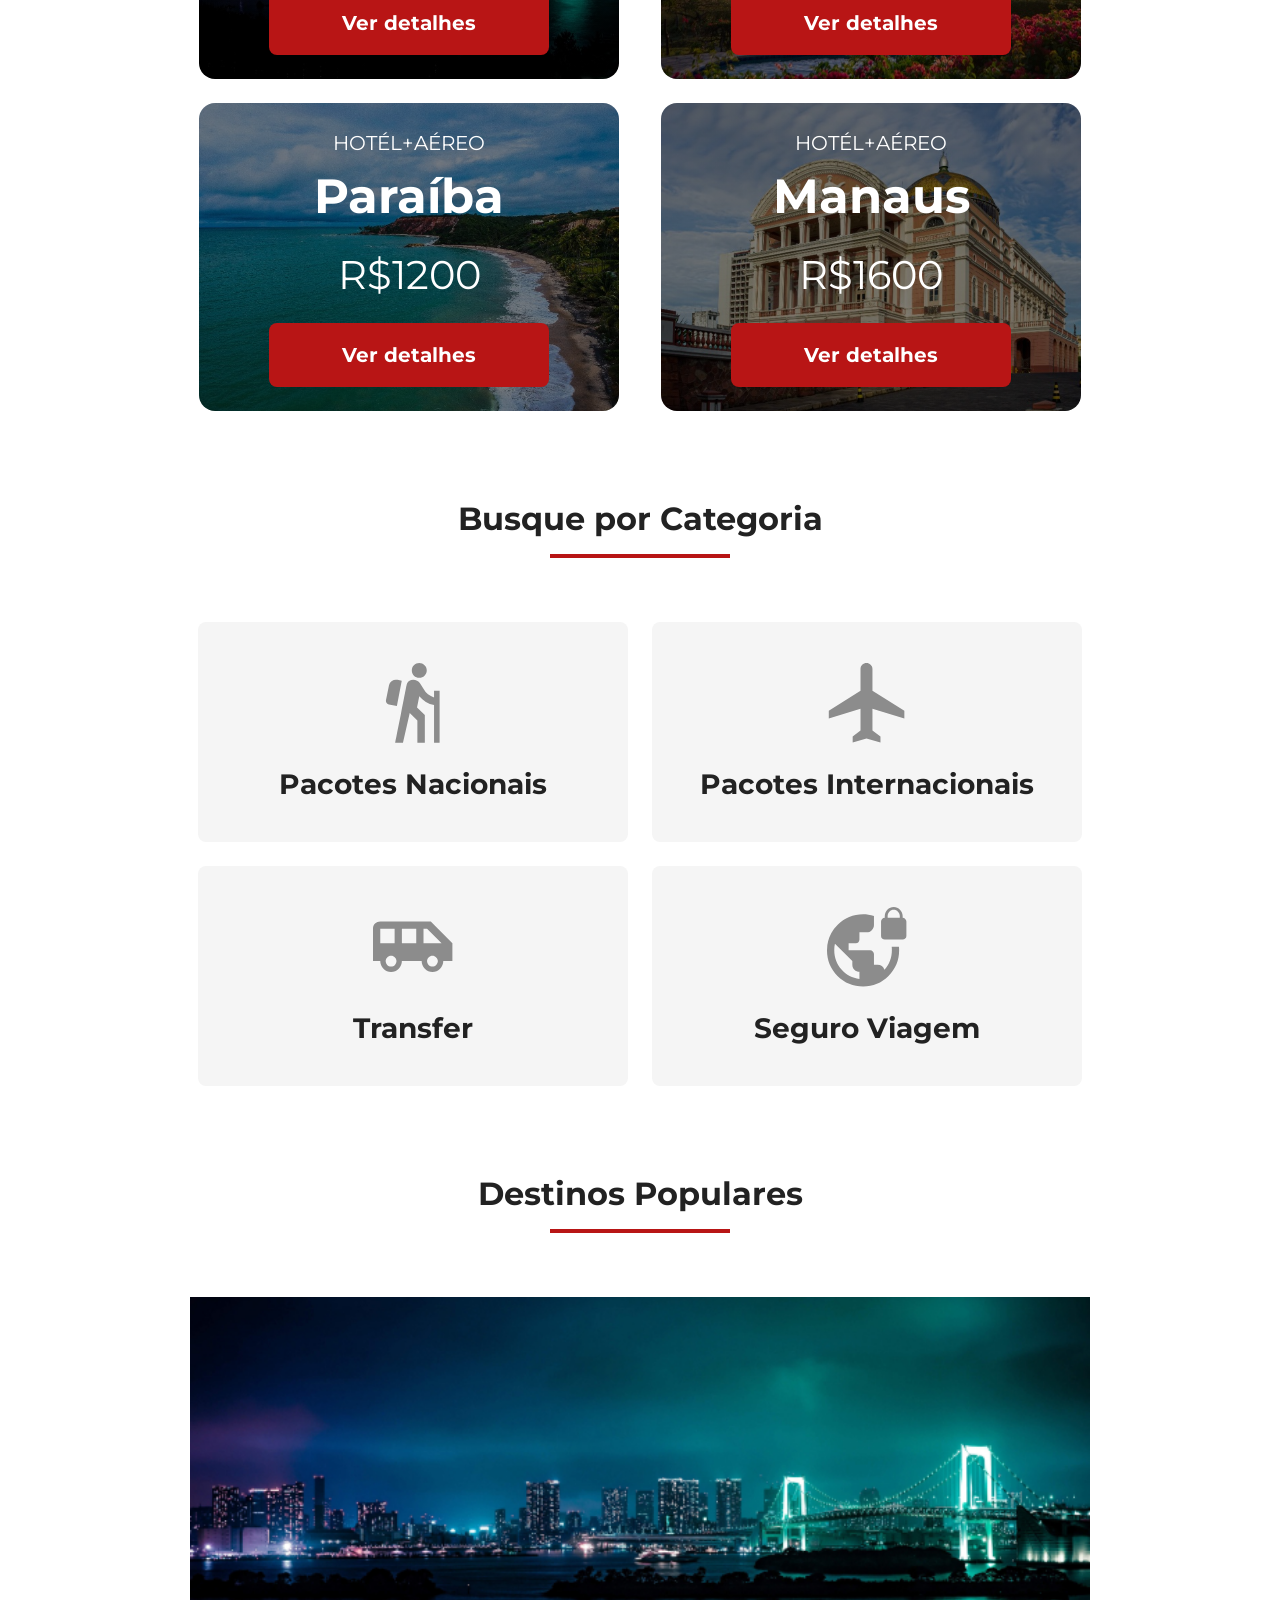
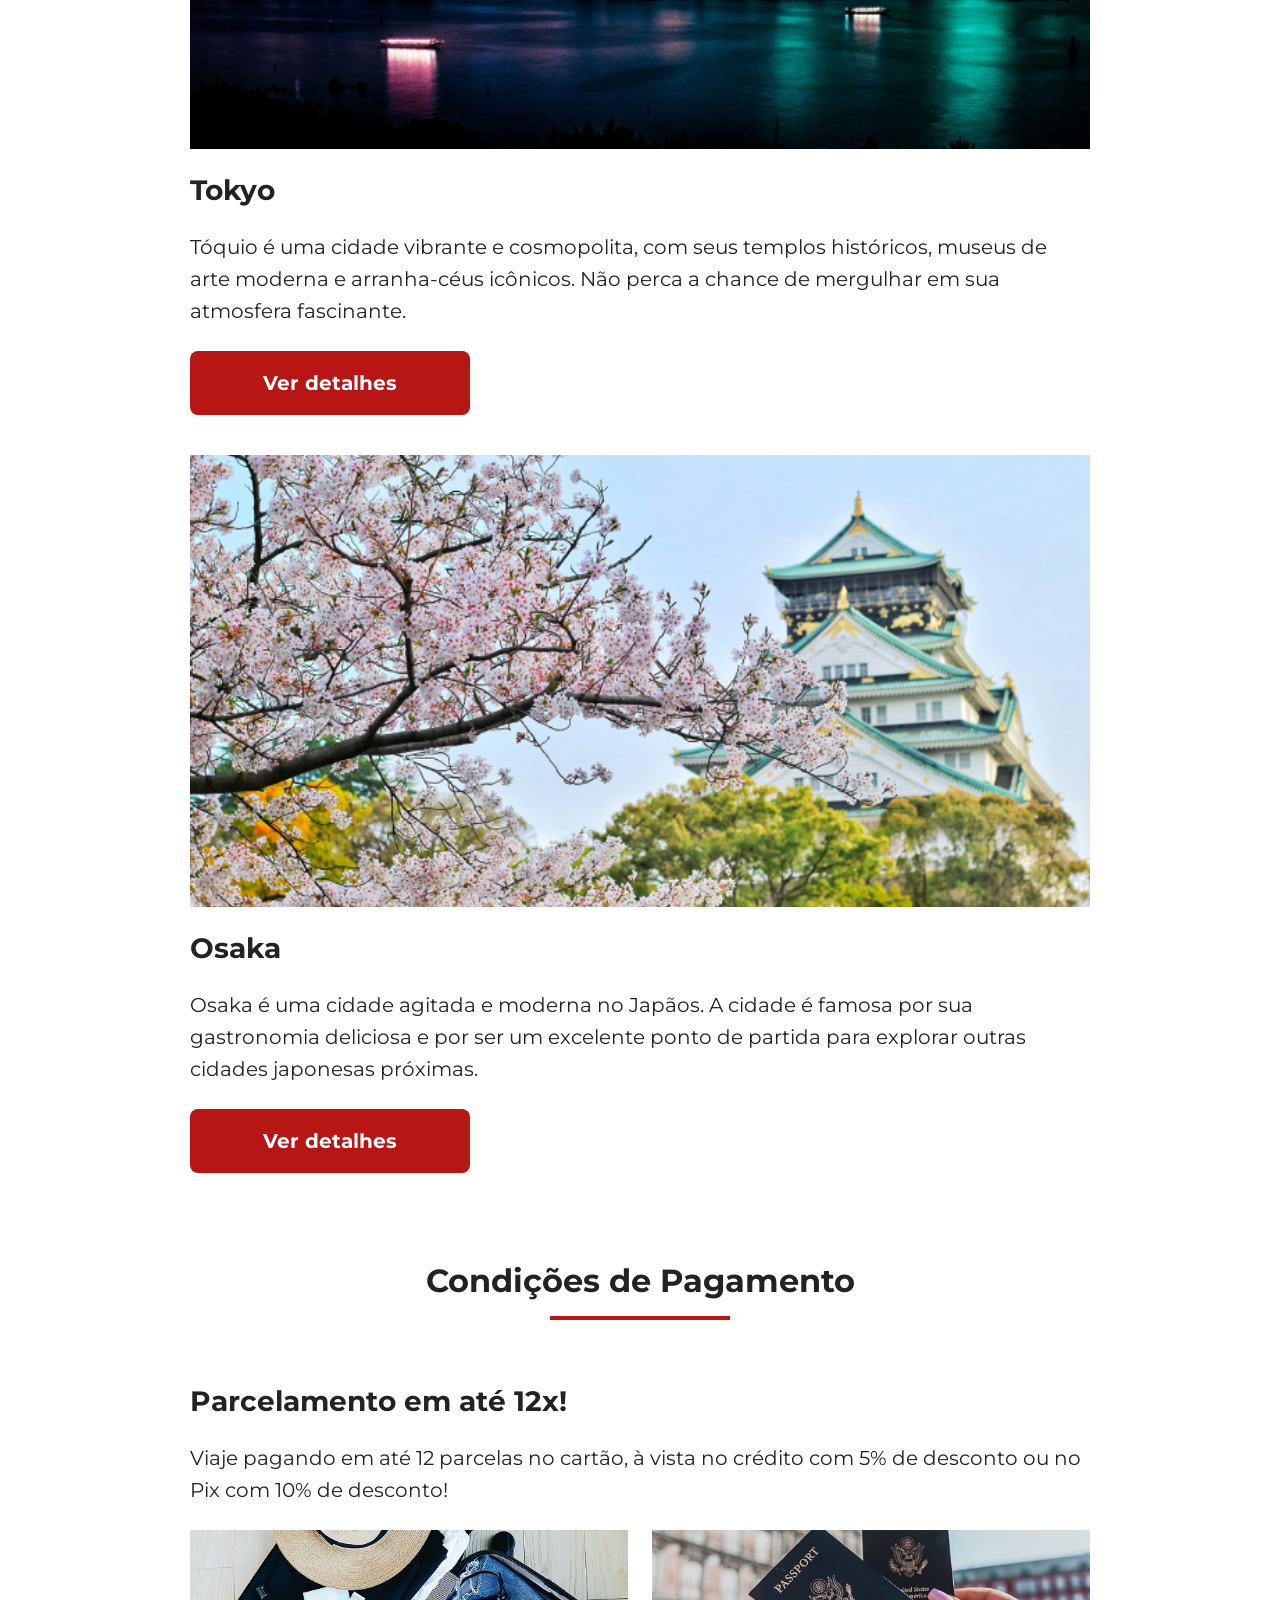
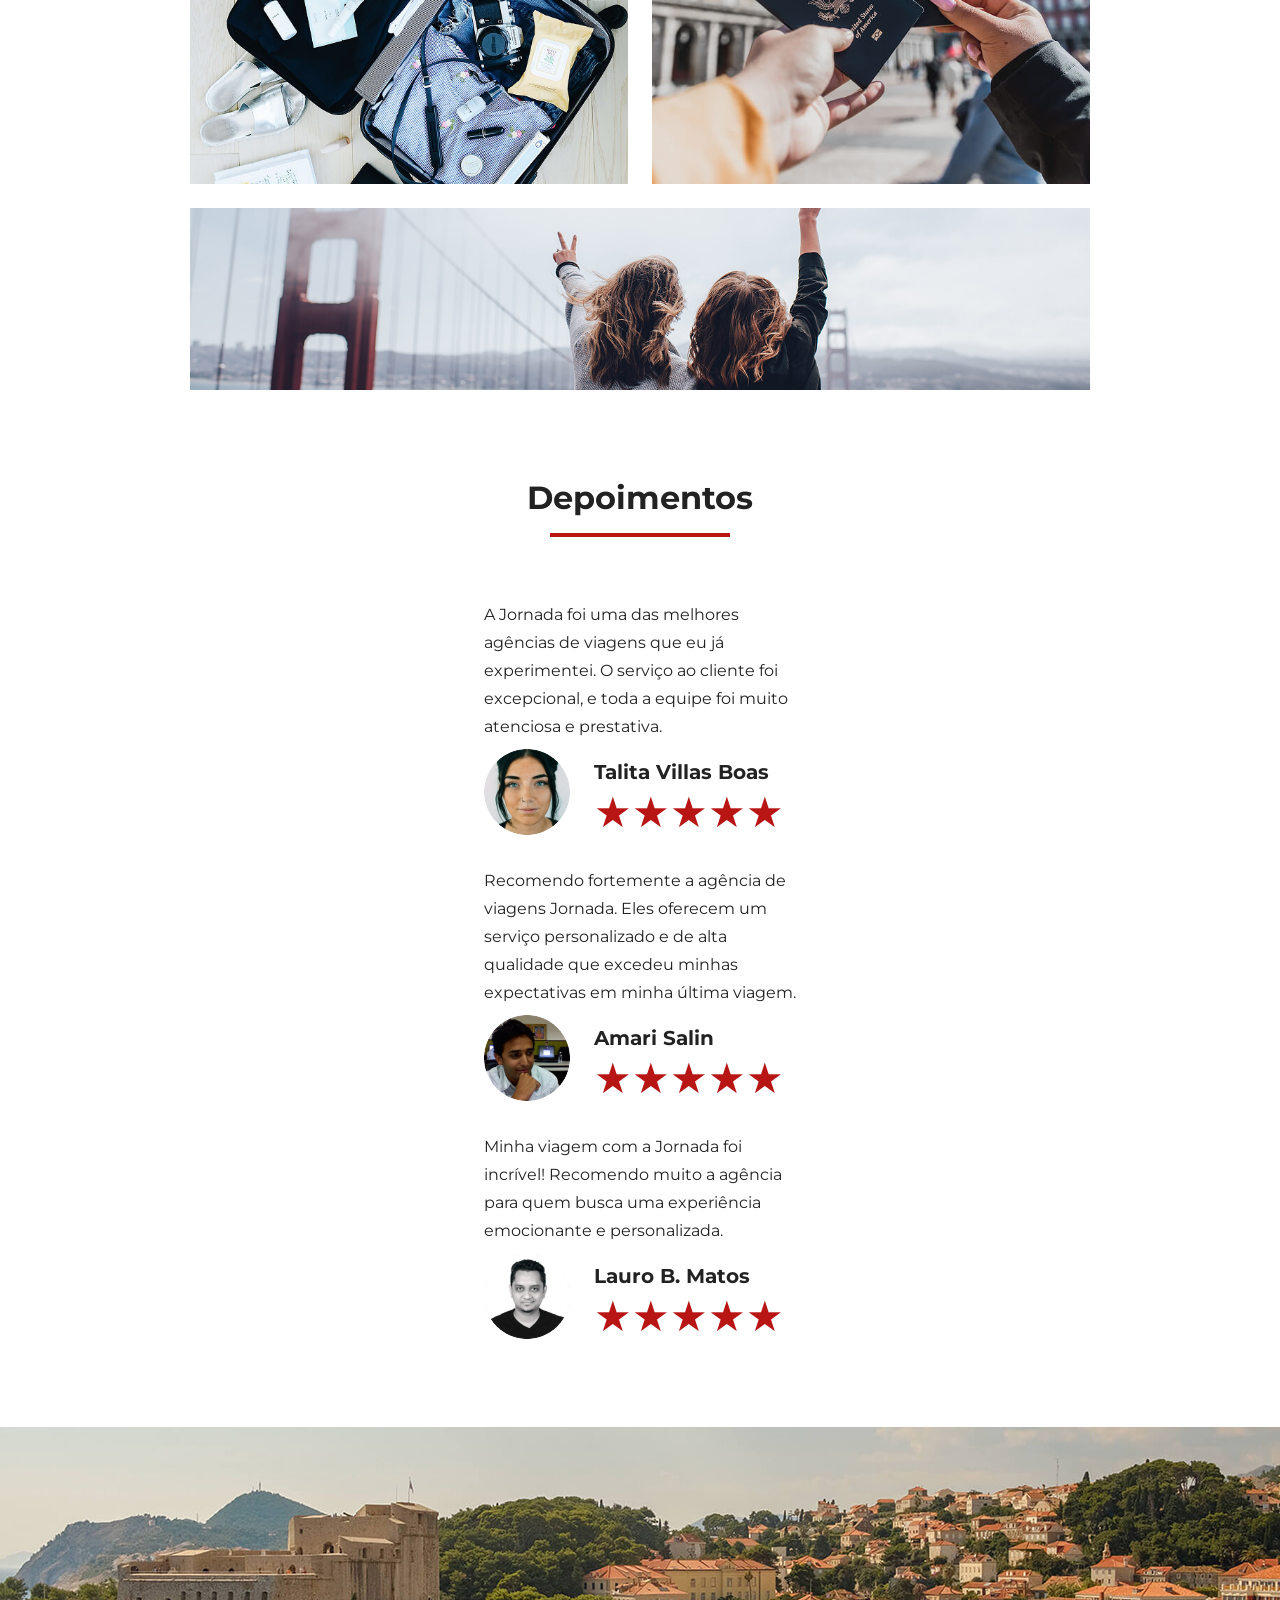
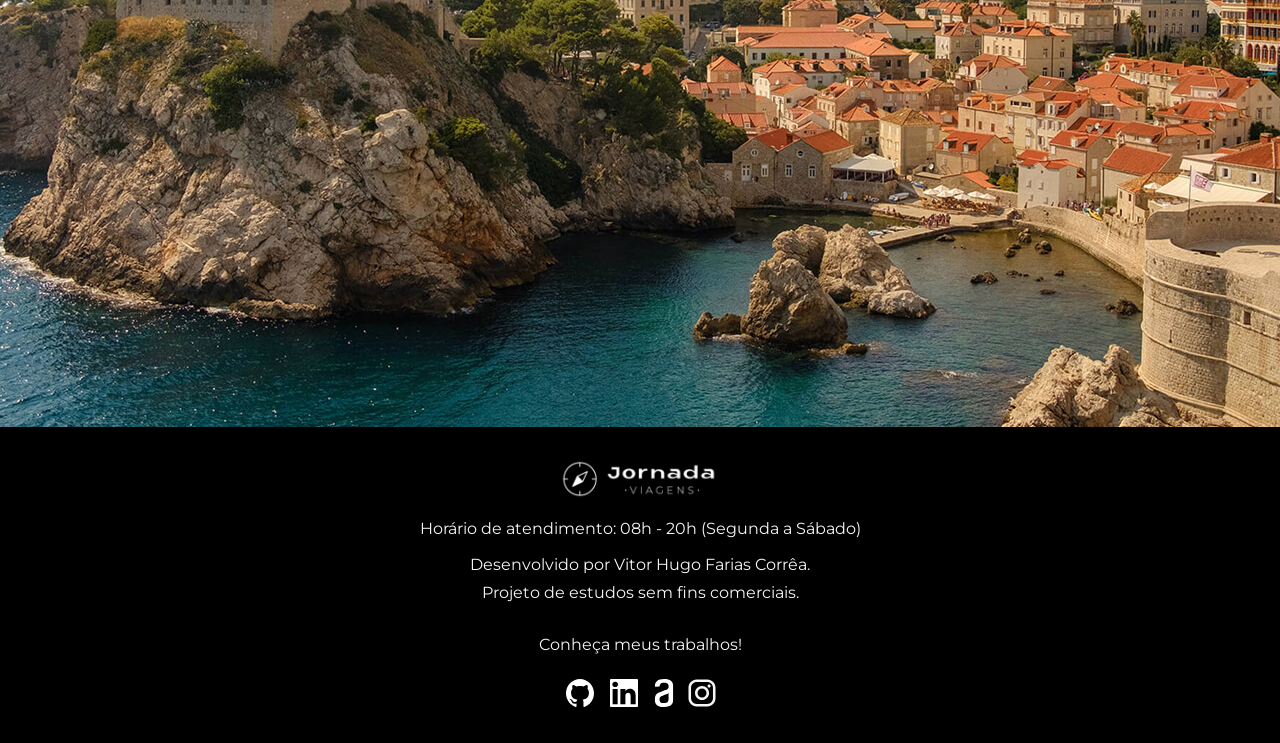
==== commit 8ea5bdb1: "refactor: create base class flex-column to avoid repeated code" ====
--- a/index.html
+++ b/index.html
@@ -3,19 +3,32 @@
   <head>
     <meta charset="UTF-8" />
     <meta name="viewport" content="width=device-width, initial-scale=1.0" />
-    <meta name="description" content="Jornada Viagens - Apaixonados por criar viagens inesquecíveis!" />
+    <meta
+      name="description"
+      content="Jornada Viagens - Apaixonados por criar viagens inesquecíveis!"
+    />
     <meta name="og:title" content="Jornada Viagens" />
-    <meta name="og:description" content="Apaixonados por criar viagens inesquecíveis!" />
-    <meta name="og:image" content="https://vitorhfcorrea.github.io/jornada-viagens/img/logo-footer.png" />
+    <meta
+      name="og:description"
+      content="Apaixonados por criar viagens inesquecíveis!"
+    />
+    <meta
+      name="og:image"
+      content="https://vitorhfcorrea.github.io/jornada-viagens/img/logo-footer.png"
+    />
     <meta name="og:type" content="website" />
-    <meta name="og:url" content="https://vitorhfcorrea.github.io/jornada-viagens" />
-    
-    <link rel="icon" href="favicon.svg" type="image/svg+xml">
+    <meta
+      name="og:url"
+      content="https://vitorhfcorrea.github.io/jornada-viagens"
+    />
+
+    <link rel="icon" href="favicon.svg" type="image/svg+xml" />
+
     <link rel="stylesheet" href="css/style.css" />
     <title>Jornada Viagens</title>
   </head>
   <body>
-    <header>
+    <header class="main-header">
       <a class="logo" href="index.html" aria-label="Voltar à página inicial">
         <img class="img-mobile" src="img/compass-icon-white.svg" alt="" />
         <img class="img-desktop" src="img/full-logo-white.svg" alt="" />
@@ -28,18 +41,23 @@
         <nav>
           <ul class="list-links">
             <li>
-              <a href="blog.html" target="_blank" title="Acessar Blog">Blog</a>
+              <a href="blogpost.html" target="_blank" aria-label="Acessar Blog"
+                >Blog</a
+              >
             </li>
             <li>
               <a
                 href="pacotes.html"
                 target="_blank"
-                title="Acessar Pacotes de viagem"
+                aria-label="Acessar Pacotes de viagem"
                 >Pacotes de viagem</a
               >
             </li>
             <li>
-              <a href="contato.html" target="_blank" title="Acessar Contato"
+              <a
+                href="contato.html"
+                target="_blank"
+                aria-label="Acessar Contato"
                 >Contato</a
               >
             </li>
@@ -61,7 +79,7 @@
           <h2>Ofertas da Semana</h2>
           <hr />
         </div>
-        <div class="offers-cards">
+        <div class="offers-cards flex-column">
           <article class="card japao">
             <header>
               <p>Hotél+Aéreo</p>
@@ -75,7 +93,7 @@
                 class="button"
                 href="#"
                 target="_blank"
-                title="Veja mais detalhes sobre o pacote de viagem para o Japão"
+                aria-label="Veja mais detalhes sobre o pacote de viagem para o Japão"
                 >Ver detalhes</a
               >
             </footer>
@@ -93,7 +111,7 @@
                 class="button"
                 href="#"
                 target="_blank"
-                title="Veja mais detalhes sobre o pacote de viagem para San Andreas"
+                aria-label="Veja mais detalhes sobre o pacote de viagem para San Andreas"
                 >Ver detalhes</a
               >
             </footer>
@@ -111,7 +129,7 @@
                 class="button"
                 href="#"
                 target="_blank"
-                title="Veja mais detalhes sobre o pacote de viagem para Paraíba"
+                aria-label="Veja mais detalhes sobre o pacote de viagem para Paraíba"
                 >Ver detalhes</a
               >
             </footer>
@@ -129,7 +147,7 @@
                 class="button"
                 href="#"
                 target="_blank"
-                title="Veja mais detalhes sobre o pacote de viagem para Manaus"
+                aria-label="Veja mais detalhes sobre o pacote de viagem para Manaus"
                 >Ver detalhes</a
               >
             </footer>
@@ -188,8 +206,8 @@
           <h2>Destinos Populares</h2>
           <hr />
         </div>
-        <div class="destination-items">
-          <article class="content">
+        <div class="destination-items flex-column">
+          <article class="content flex-column">
             <div class="destination-img tokyo"></div>
             <h3 class="content-title">Tokyo</h3>
             <p class="content-text">
@@ -201,11 +219,11 @@
               class="button"
               href="#"
               target="_blank"
-              title="Veja mais detalhes sobre Tokyo"
+              aria-label="Veja mais detalhes sobre Tokyo"
               >Ver detalhes</a
             >
           </article>
-          <article class="content">
+          <article class="content flex-column">
             <div class="destination-img osaka"></div>
             <h3 class="content-title">Osaka</h3>
             <p class="content-text">
@@ -217,7 +235,7 @@
               class="button"
               href="#"
               target="_blank"
-              title="Veja mais detalhes sobre Osaka"
+              aria-label="Veja mais detalhes sobre Osaka"
               >Ver detalhes</a
             >
           </article>
@@ -229,7 +247,7 @@
           <hr />
         </div>
         <div class="content-container">
-          <div class="content">
+          <div class="content flex-column">
             <h3 class="content-title">Parcelamento em até 12x!</h3>
             <p class="content-text">
               Viaje pagando em até 12 parcelas no cartão, à vista no crédito com
@@ -249,7 +267,7 @@
           <h2>Depoimentos</h2>
           <hr />
         </div>
-        <div class="testimonials-container">
+        <div class="testimonials-container flex-column">
           <article class="comment">
             <blockquote>
               <p>
@@ -317,7 +335,7 @@
       </section>
     </main>
     <footer class="main-footer">
-      <div class="footer-content">
+      <div class="flex-column footer-content">
         <img
           src="img/full-jornada-viagens-logo-white.svg"
           alt="Jornada Viagens"
--- a/css/style.css
+++ b/css/style.css
@@ -6,4 +6,5 @@
 @import url(popular-destinations.css);
 @import url(payments.css);
 @import url(testimonials.css);
+@import url(tokyo-blog.css);
 @import url(footer.css);
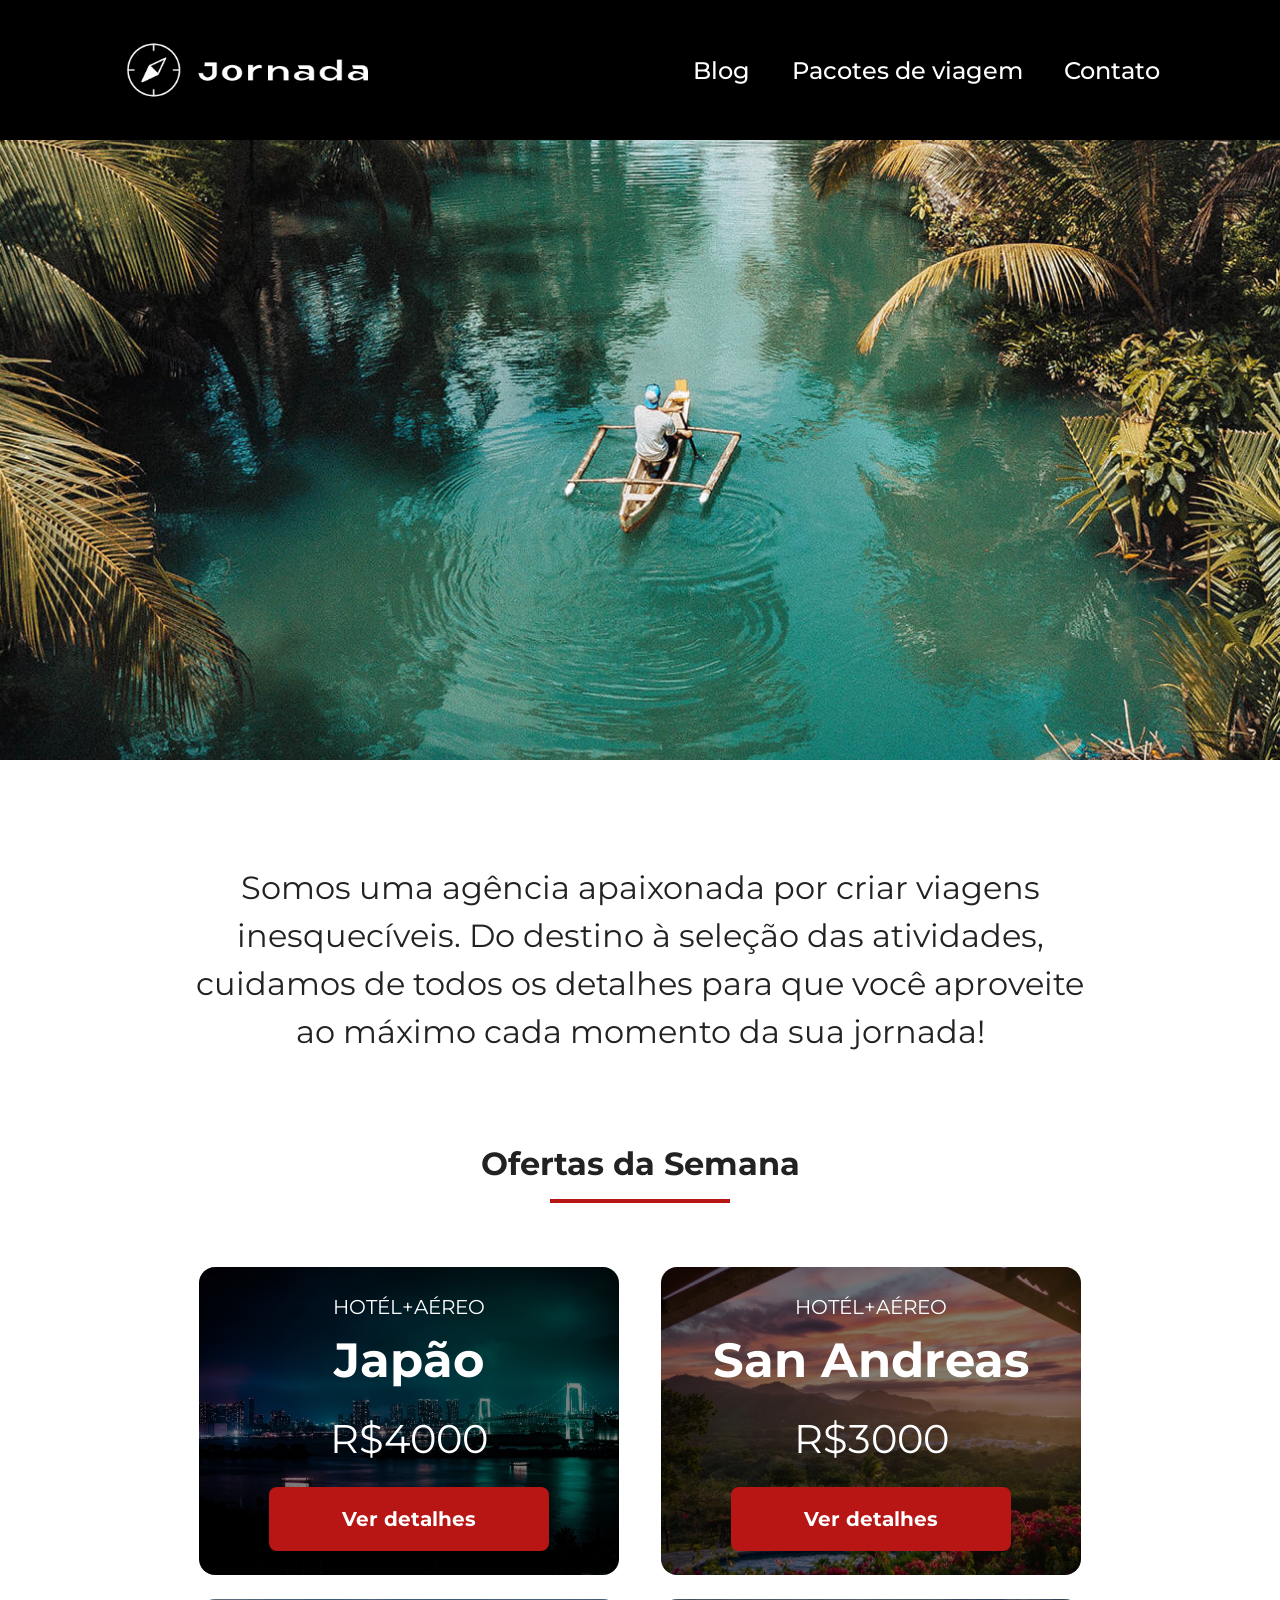
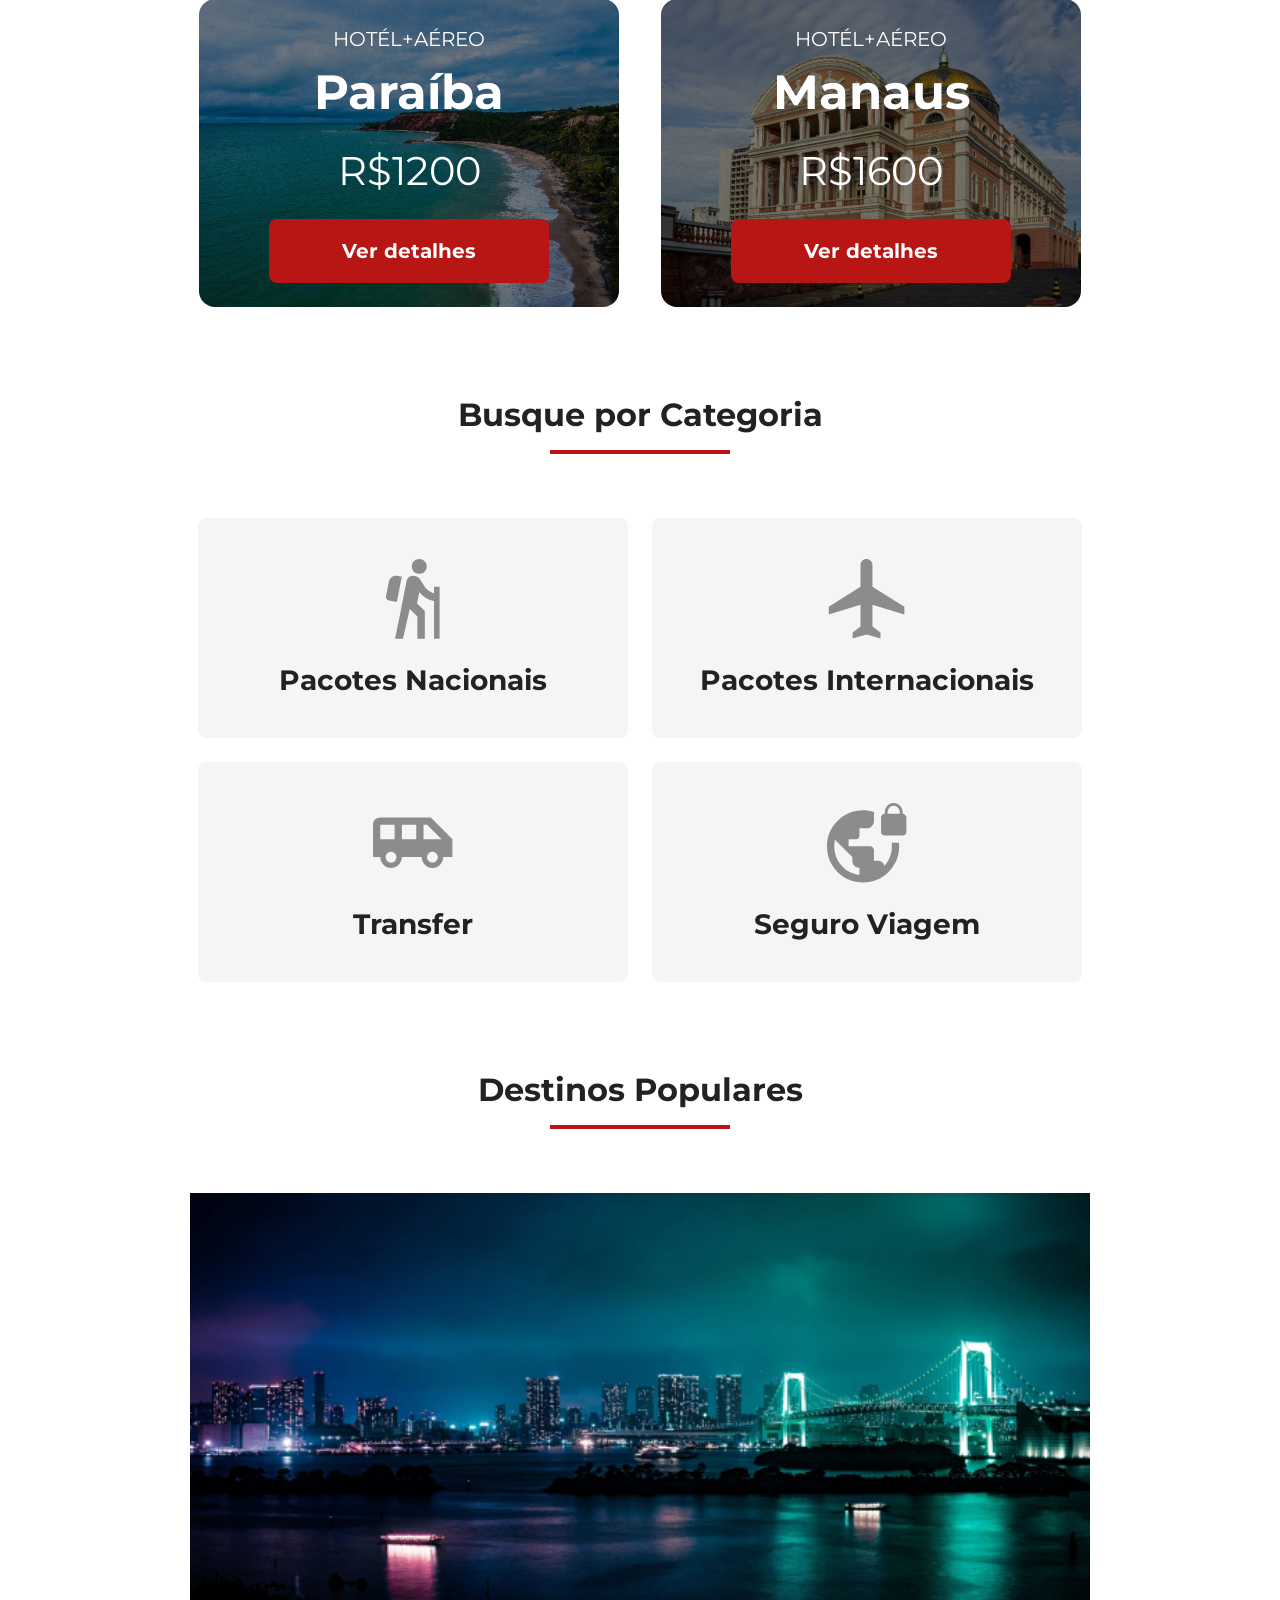
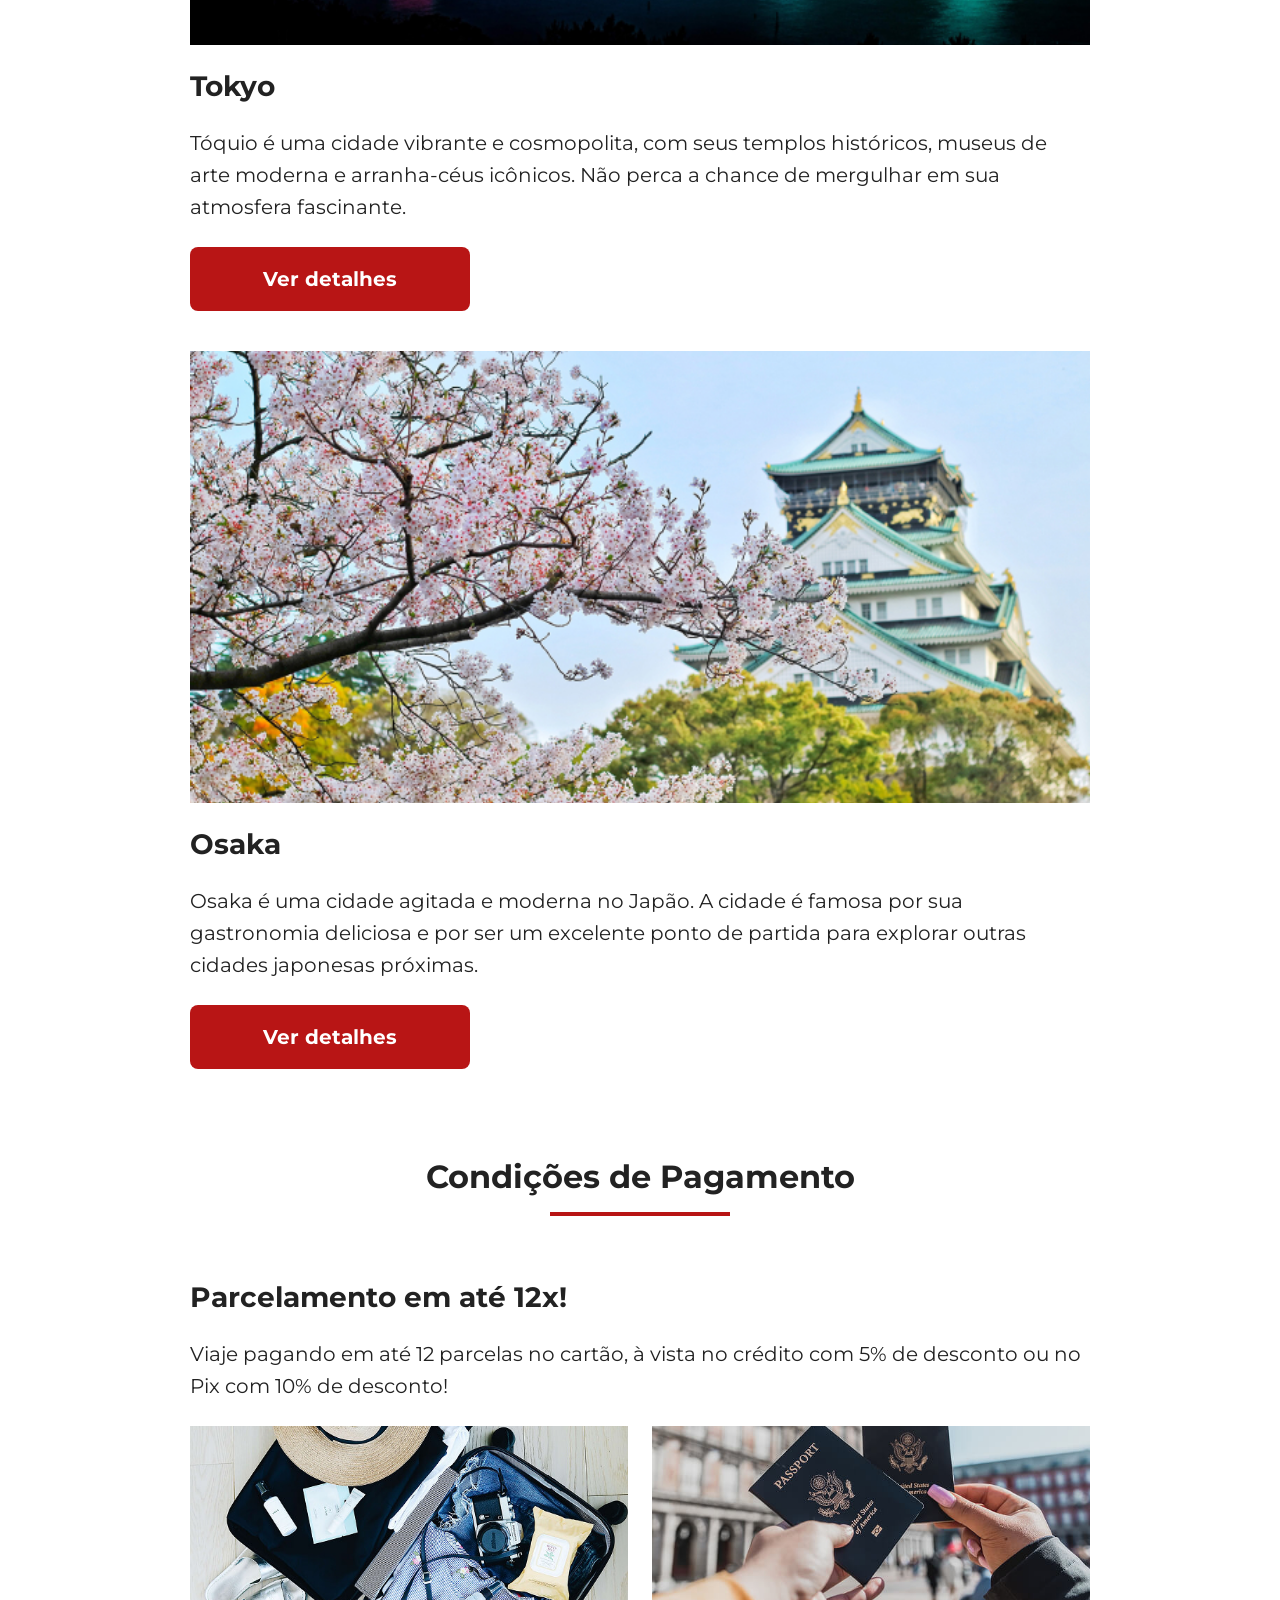
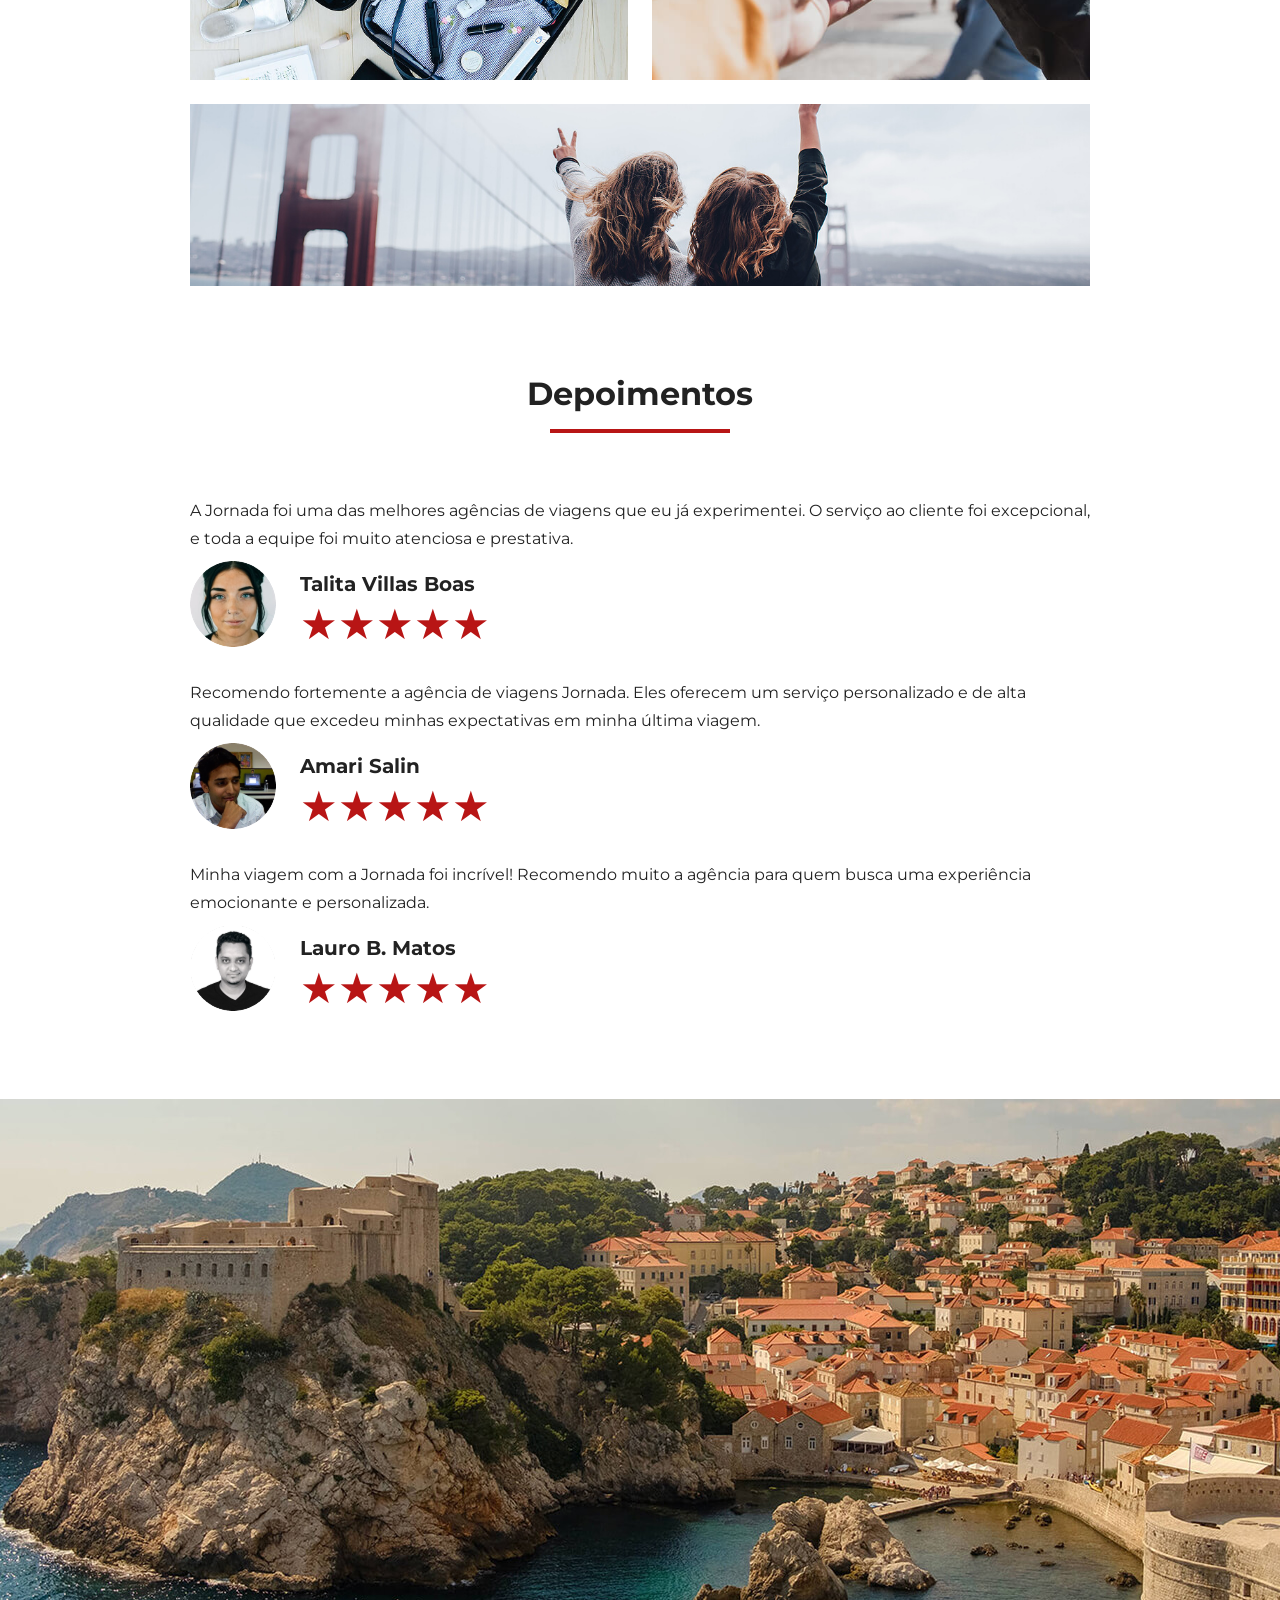
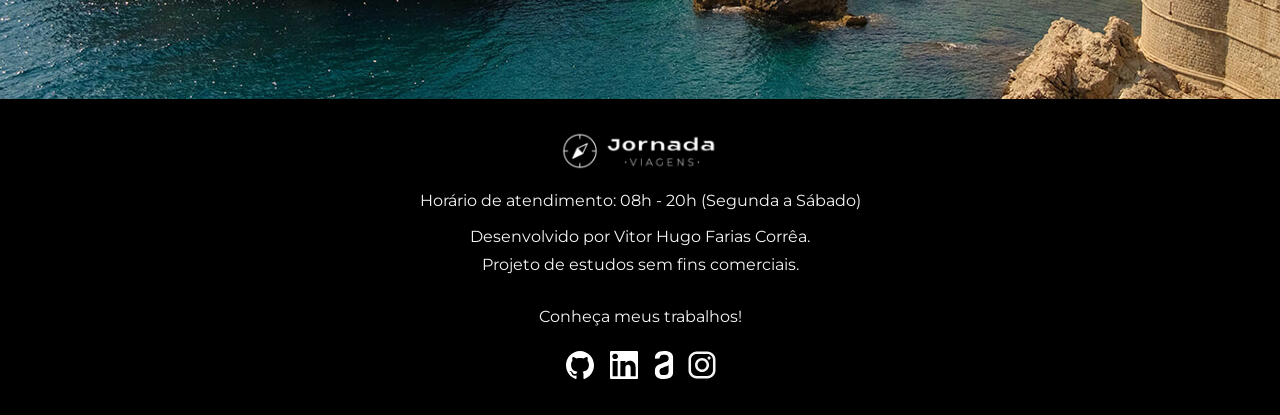
==== commit 35668c2c: "feat: finish blogpost page with styles" ====
--- a/index.html
+++ b/index.html
@@ -41,32 +41,22 @@
         <nav>
           <ul class="list-links">
             <li>
-              <a href="blogpost.html" target="_blank" aria-label="Acessar Blog"
-                >Blog</a
-              >
+              <a href="blogpost.html" aria-label="Acessar Blog">Blog</a>
             </li>
             <li>
-              <a
-                href="pacotes.html"
-                target="_blank"
-                aria-label="Acessar Pacotes de viagem"
+              <a href="pacotes.html" aria-label="Acessar Pacotes de viagem"
                 >Pacotes de viagem</a
               >
             </li>
             <li>
-              <a
-                href="contato.html"
-                target="_blank"
-                aria-label="Acessar Contato"
-                >Contato</a
-              >
+              <a href="contato.html" aria-label="Acessar Contato">Contato</a>
             </li>
           </ul>
         </nav>
       </div>
     </header>
     <main>
-      <section class="hero">
+      <section class="home hero">
         <div class="hero-img"></div>
         <p>
           Somos uma agência apaixonada por criar viagens inesquecíveis. Do
@@ -227,7 +217,7 @@
             <div class="destination-img osaka"></div>
             <h3 class="content-title">Osaka</h3>
             <p class="content-text">
-              Osaka é uma cidade agitada e moderna no Japãos. A cidade é famosa
+              Osaka é uma cidade agitada e moderna no Japão. A cidade é famosa
               por sua gastronomia deliciosa e por ser um excelente ponto de
               partida para explorar outras cidades japonesas próximas.
             </p>
--- a/css/style.css
+++ b/css/style.css
@@ -7,4 +7,5 @@
 @import url(payments.css);
 @import url(testimonials.css);
 @import url(tokyo-blog.css);
+@import url(other-posts.css);
 @import url(footer.css);
